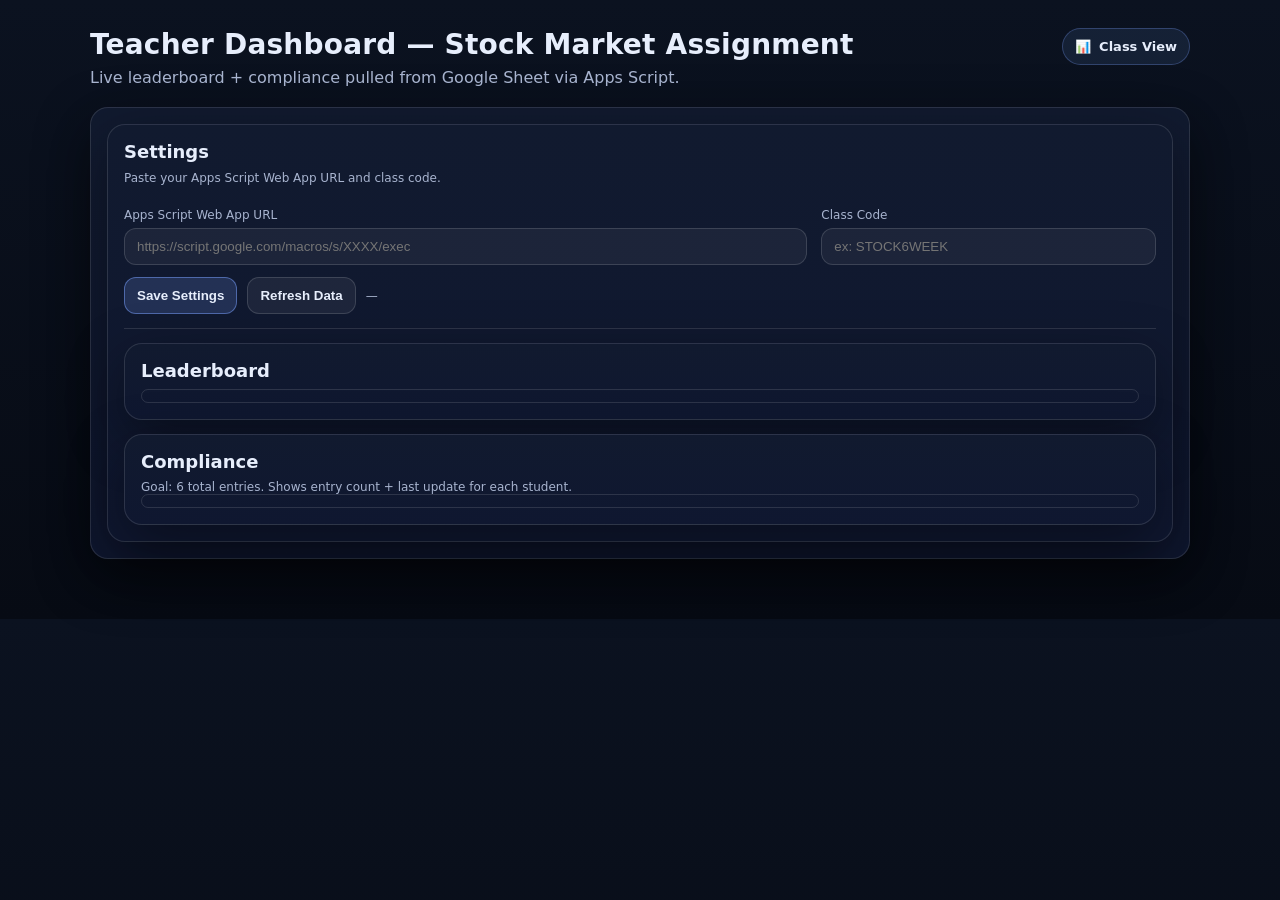
==== teacher-dashboard.html @ d6eac501 "Create teacher-dashboard.html" ====
<!doctype html>
<html lang="en">
<head>
  <meta charset="utf-8"/>
  <meta name="viewport" content="width=device-width,initial-scale=1"/>
  <title>Teacher Dashboard — Stock Market Assignment</title>
  <link rel="stylesheet" href="styles.css"/>
</head>
<body>
<div class="wrap">
  <div class="header">
    <div class="title">
      <h1>Teacher Dashboard — Stock Market Assignment</h1>
      <p>Live leaderboard + compliance pulled from Google Sheet via Apps Script.</p>
    </div>
    <div class="badge"><span>📊</span><span><strong>Class View</strong></span></div>
  </div>

  <div class="panel">
    <div class="grid">
      <div class="card" style="grid-column:span 12">
        <h2>Settings</h2>
        <p class="small">Paste your Apps Script Web App URL and class code.</p>

        <div class="grid">
          <div class="card" style="grid-column:span 8; padding:0; background:none; border:none; box-shadow:none">
            <label for="scriptUrl">Apps Script Web App URL</label>
            <input id="scriptUrl" placeholder="https://script.google.com/macros/s/XXXX/exec">
          </div>
          <div class="card" style="grid-column:span 4; padding:0; background:none; border:none; box-shadow:none">
            <label for="classCode">Class Code</label>
            <input id="classCode" placeholder="ex: STOCK6WEEK">
          </div>
        </div>

        <div class="row" style="margin-top:12px">
          <button class="btn primary" id="saveCfgBtn">Save Settings</button>
          <button class="btn" id="refreshBtn">Refresh Data</button>
          <span class="small" id="status">—</span>
        </div>

        <div class="hr"></div>

        <div class="grid">
          <div class="card" style="grid-column:span 12">
            <h2>Leaderboard</h2>
            <div id="lb" class="tableWrap"></div>
          </div>

          <div class="card" style="grid-column:span 12">
            <h2>Compliance</h2>
            <div class="small">Goal: 6 total entries. Shows entry count + last update for each student.</div>
            <div id="comp" class="tableWrap"></div>
          </div>
        </div>
      </div>
    </div>
  </div>
</div>

<script>
(() => {
  const CFG_KEY = "stock_teacher_cfg_v1";
  const $ = (id)=>document.getElementById(id);

  function loadCfg(){
    try{ return JSON.parse(localStorage.getItem(CFG_KEY) || "{}"); }catch(e){ return {}; }
  }
  function saveCfg(cfg){
    localStorage.setItem(CFG_KEY, JSON.stringify(cfg));
  }

  function setStatus(t){ $("status").textContent = t; }

  async function getJSON(url){
    const r = await fetch(url, { method:"GET", cache:"no-store" });
    return await r.json();
  }

  function tableFromRows(headers, rows){
    const thead = `<thead><tr>${headers.map(h=>`<th>${h}</th>`).join("")}</tr></thead>`;
    const tbody = `<tbody>${rows.map(r=>`<tr>${r.map(c=>`<td>${c}</td>`).join("")}</tr>`).join("")}</tbody>`;
    return `<table>${thead}${tbody}</table>`;
  }

  async function refresh(){
    const scriptUrl = $("scriptUrl").value.trim();
    const classCode = $("classCode").value.trim();
    if(!scriptUrl || !classCode){
      setStatus("Enter Script URL + Class Code.");
      return;
    }
    setStatus("Loading…");

    try{
      const lb = await getJSON(`${scriptUrl}?fn=leaderboard&classCode=${encodeURIComponent(classCode)}`);
      const comp = await getJSON(`${scriptUrl}?fn=compliance&classCode=${encodeURIComponent(classCode)}`);

      // leaderboard
      if(lb && lb.ok){
        const headers = ["Rank","Student","Period","Entries","Last Date","Value","Gain/Loss"];
        const rows = lb.data.map((s,i)=>[
          `#${i+1}`,
          escapeHtml(s.name),
          escapeHtml(s.period || ""),
          String(s.entriesCount || 0),
          escapeHtml(s.lastEntryDate || "—"),
          (typeof s.lastValue==="number") ? money(s.lastValue) : "—",
          (typeof s.gain==="number") ? money(s.gain) : "—"
        ]);
        $("lb").innerHTML = tableFromRows(headers, rows);
      } else {
        $("lb").innerHTML = `<div class="small">No leaderboard data yet.</div>`;
      }

      // compliance
      if(comp && comp.ok){
        const headers = ["Student","Period","Started","Entries","Last Date","Value","Gain/Loss"];
        const rows = comp.data.map(s=>[
          escapeHtml(s.name),
          escapeHtml(s.period || ""),
          escapeHtml(s.startedAtLocal || "—"),
          String(s.entriesCount || 0),
          escapeHtml(s.lastEntryDate || "—"),
          (typeof s.lastValue==="number") ? money(s.lastValue) : "—",
          (typeof s.gain==="number") ? money(s.gain) : "—"
        ]);
        $("comp").innerHTML = tableFromRows(headers, rows);
      } else {
        $("comp").innerHTML = `<div class="small">No compliance data yet.</div>`;
      }

      setStatus(`Updated: ${new Date().toLocaleString()}`);
    }catch(e){
      setStatus("Error loading data (check URL deployment + class code).");
    }
  }

  function money(n){
    return Number(n).toLocaleString(undefined,{style:"currency",currency:"USD",maximumFractionDigits:2});
  }
  function escapeHtml(s){
    return (s ?? "")
      .toString()
      .replaceAll("&","&amp;").replaceAll("<","&lt;").replaceAll(">","&gt;")
      .replaceAll('"',"&quot;").replaceAll("'","&#039;");
  }

  $("saveCfgBtn").addEventListener("click", ()=>{
    const cfg = { scriptUrl: $("scriptUrl").value.trim(), classCode: $("classCode").value.trim() };
    saveCfg(cfg);
    setStatus("Saved ✅");
  });
  $("refreshBtn").addEventListener("click", refresh);

  const cfg = loadCfg();
  if(cfg.scriptUrl) $("scriptUrl").value = cfg.scriptUrl;
  if(cfg.classCode) $("classCode").value = cfg.classCode;
  if(cfg.scriptUrl && cfg.classCode) refresh();
})();
</script>
</body>
</html>
---- styles.css ----
:root{
  --bg:#0b1220;
  --panel:#111a2f;
  --panel2:#0f1730;
  --text:#e7eefc;
  --muted:#a8b4cf;
  --line:rgba(255,255,255,.12);
  --shadow:0 18px 55px rgba(0,0,0,.40);
  --radius:18px;
  --good:#2bd576;
  --bad:#ff5c7a;
  --warn:#ffd166;
  --accent:#7aa2ff;
  --chip:rgba(122,162,255,.14);
  --chipLine:rgba(122,162,255,.28);
  --mono: ui-monospace, SFMono-Regular, Menlo, Monaco, Consolas, "Liberation Mono", "Courier New", monospace;
}
*{box-sizing:border-box}
body{
  margin:0;
  background:linear-gradient(180deg,#0b1220,#070b14);
  color:var(--text);
  font-family:system-ui,-apple-system,Segoe UI,Roboto,Helvetica,Arial,sans-serif;
}
a{color:inherit}
.wrap{width:min(1100px,92vw); margin:28px auto 60px;}
.header{
  display:flex; align-items:flex-start; justify-content:space-between; gap:16px;
  margin-bottom:18px;
}
.title h1{margin:0; font-size:28px; letter-spacing:.2px}
.title p{margin:6px 0 0; color:var(--muted); line-height:1.35}
.badge{
  display:inline-flex; gap:8px; align-items:center;
  padding:10px 12px; border-radius:999px;
  background:rgba(122,162,255,.10);
  border:1px solid rgba(122,162,255,.28);
  color:var(--text);
  font-size:13px;
}
.grid{display:grid; grid-template-columns:repeat(12,1fr); gap:14px;}
.card{
  grid-column:span 6;
  background:linear-gradient(180deg,var(--panel),var(--panel2));
  border:1px solid var(--line);
  border-radius:var(--radius);
  padding:16px;
  box-shadow:var(--shadow);
}
@media (max-width:900px){ .card{grid-column:span 12;} }
.card h2{margin:0 0 8px; font-size:18px}
.card p{margin:0 0 12px; color:var(--muted); line-height:1.4}
.row{display:flex; gap:10px; flex-wrap:wrap; align-items:center}
.btn{
  appearance:none; border:1px solid rgba(255,255,255,.14);
  background:rgba(255,255,255,.06);
  color:var(--text);
  padding:10px 12px;
  border-radius:12px;
  cursor:pointer;
  font-weight:650;
  text-decoration:none;
  display:inline-flex; align-items:center; gap:8px;
}
.btn:hover{border-color:rgba(122,162,255,.55)}
.btn.primary{background:rgba(122,162,255,.18); border-color:rgba(122,162,255,.50)}
.btn.good{background:rgba(43,213,118,.14); border-color:rgba(43,213,118,.45)}
.btn.bad{background:rgba(255,92,122,.14); border-color:rgba(255,92,122,.45)}
.btn.small{padding:8px 10px; border-radius:10px; font-size:13px}
.chip{
  display:inline-flex; align-items:center; gap:8px;
  padding:6px 10px; border-radius:999px;
  background:var(--chip);
  border:1px solid var(--chipLine);
  color:var(--text);
  font-size:12px;
}
.hr{height:1px;background:var(--line);margin:14px 0}
.small{font-size:12px;color:var(--muted)}
.panel{
  background:linear-gradient(180deg,var(--panel),var(--panel2));
  border:1px solid var(--line);
  border-radius:var(--radius);
  padding:16px;
  box-shadow:var(--shadow);
}
label{display:block; font-size:12px; color:var(--muted); margin:10px 0 6px}
input, select, textarea{
  width:100%;
  background:rgba(255,255,255,.05);
  border:1px solid rgba(255,255,255,.14);
  color:var(--text);
  padding:10px 12px;
  border-radius:12px;
  outline:none;
}
textarea{min-height:74px; resize:vertical}
table{width:100%; border-collapse:collapse; margin-top:10px}
th,td{border-bottom:1px solid var(--line); padding:10px 8px; text-align:left; vertical-align:top}
th{font-size:12px; color:var(--muted); font-weight:700}
.kpi{
  display:grid; grid-template-columns:repeat(4,1fr); gap:10px;
}
@media (max-width:900px){ .kpi{grid-template-columns:repeat(2,1fr);} }
.kpi .box{
  padding:12px; border-radius:14px;
  background:rgba(255,255,255,.04);
  border:1px solid rgba(255,255,255,.12);
}
.kpi .box .v{font-size:18px; font-weight:800}
.kpi .box .k{font-size:12px; color:var(--muted); margin-top:4px}
.msg{
  display:none;
  margin-top:10px;
  padding:10px 12px;
  border-radius:12px;
  border:1px solid rgba(255,255,255,.12);
}
.msg.show{display:block}
.msg.good{background:rgba(43,213,118,.10); border-color:rgba(43,213,118,.35)}
.msg.bad{background:rgba(255,92,122,.10); border-color:rgba(255,92,122,.35)}
.msg.warn{background:rgba(255,209,102,.10); border-color:rgba(255,209,102,.40)}
.ticket{
  white-space:pre-wrap;
  font-family:var(--mono);
  font-size:12px;
  line-height:1.35;
  background:rgba(0,0,0,.25);
  border:1px solid rgba(255,255,255,.12);
  border-radius:14px;
  padding:12px;
}
.footerNote{margin-top:10px;color:var(--muted);font-size:12px;line-height:1.35}
.tableWrap{overflow:auto; border:1px solid var(--line); border-radius:14px; padding:6px}
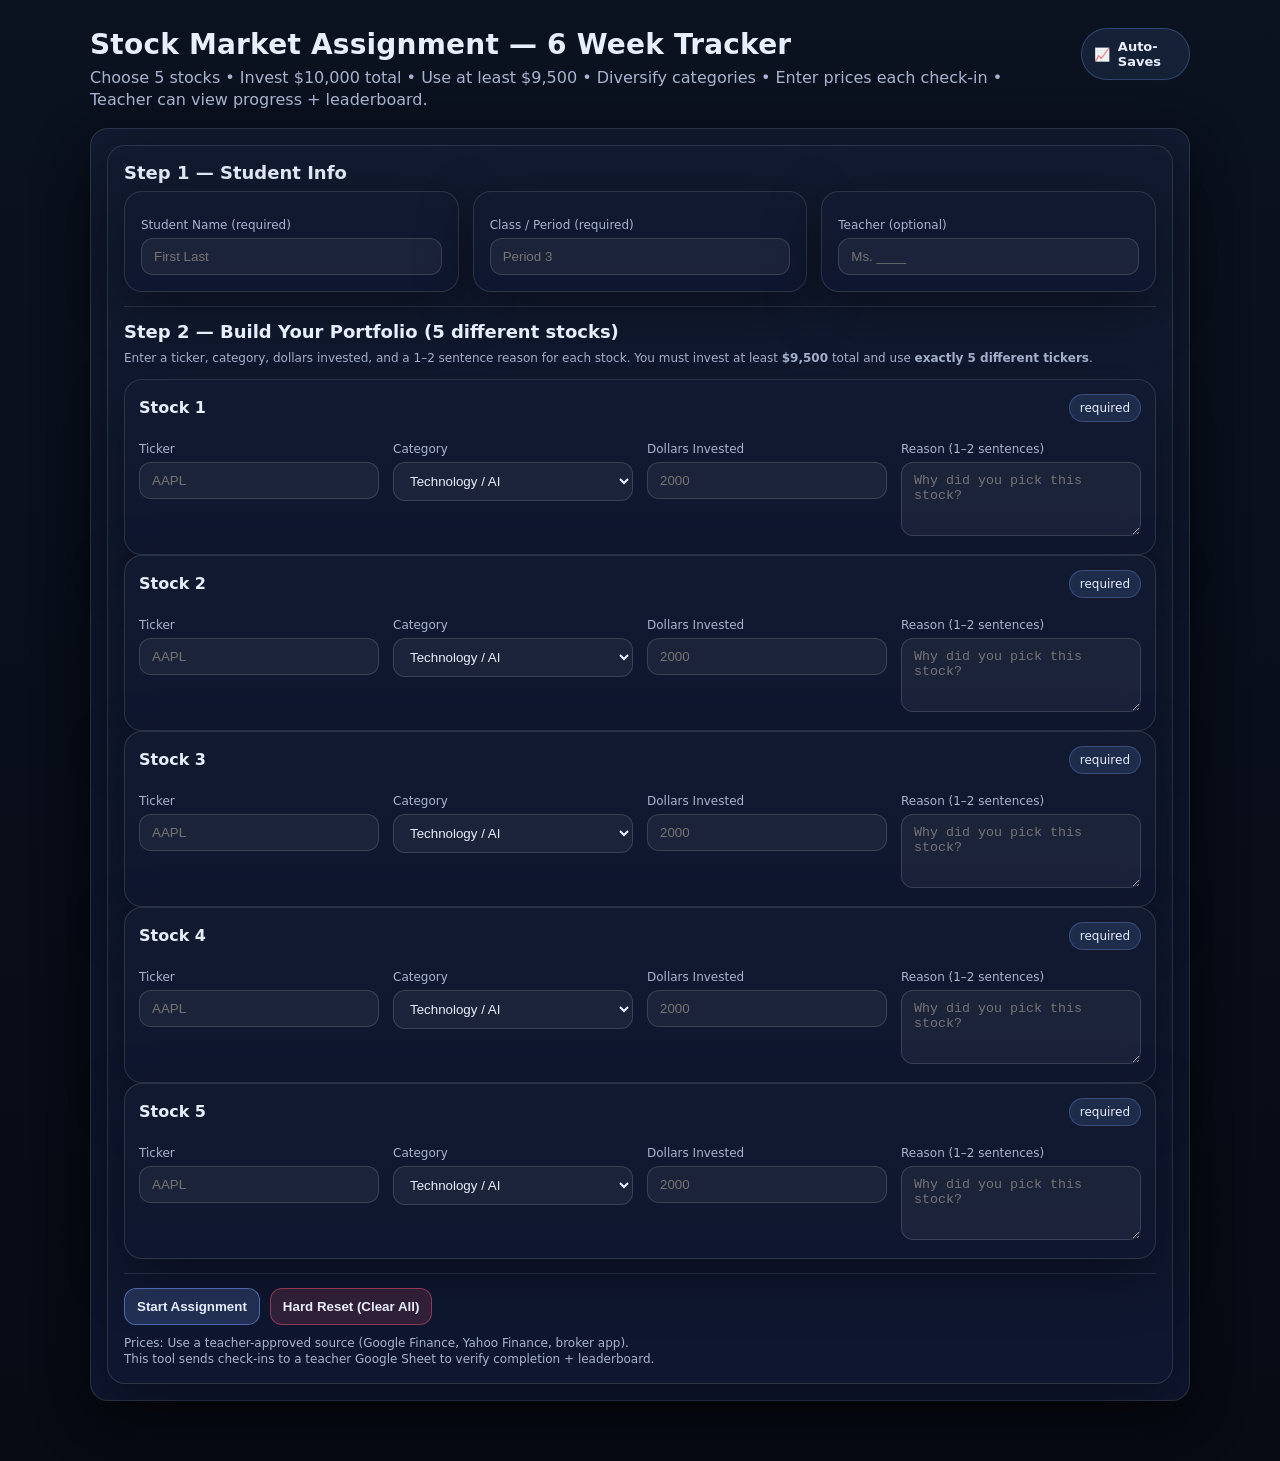
==== commit 5804005f: "Update teacher-dashboard.html" ====
--- a/teacher-dashboard.html
+++ b/teacher-dashboard.html
@@ -3,54 +3,153 @@
 <head>
   <meta charset="utf-8"/>
   <meta name="viewport" content="width=device-width,initial-scale=1"/>
-  <title>Teacher Dashboard — Stock Market Assignment</title>
-  <link rel="stylesheet" href="styles.css"/>
+  <title>Stock Market Assignment — 6 Week Tracker</title>
+  <link rel="stylesheet" href="../styles.css"/>
 </head>
 <body>
 <div class="wrap">
   <div class="header">
     <div class="title">
-      <h1>Teacher Dashboard — Stock Market Assignment</h1>
-      <p>Live leaderboard + compliance pulled from Google Sheet via Apps Script.</p>
+      <h1>Stock Market Assignment — 6 Week Tracker</h1>
+      <p>
+        Choose 5 stocks • Invest $10,000 total • Use at least $9,500 • Diversify categories •
+        Enter prices each check-in • Teacher can view progress + leaderboard.
+      </p>
     </div>
-    <div class="badge"><span>📊</span><span><strong>Class View</strong></span></div>
+    <div class="badge"><span>📈</span><span><strong>Auto-Saves</strong></span></div>
   </div>
 
-  <div class="panel">
+  <!-- START PANEL -->
+  <div id="startPanel" class="panel">
     <div class="grid">
       <div class="card" style="grid-column:span 12">
-        <h2>Settings</h2>
-        <p class="small">Paste your Apps Script Web App URL and class code.</p>
+        <h2>Step 1 — Student Info</h2>
 
         <div class="grid">
-          <div class="card" style="grid-column:span 8; padding:0; background:none; border:none; box-shadow:none">
-            <label for="scriptUrl">Apps Script Web App URL</label>
-            <input id="scriptUrl" placeholder="https://script.google.com/macros/s/XXXX/exec">
+          <div class="card" style="grid-column:span 4">
+            <label for="studentName">Student Name (required)</label>
+            <input id="studentName" placeholder="First Last"/>
           </div>
-          <div class="card" style="grid-column:span 4; padding:0; background:none; border:none; box-shadow:none">
-            <label for="classCode">Class Code</label>
-            <input id="classCode" placeholder="ex: STOCK6WEEK">
+          <div class="card" style="grid-column:span 4">
+            <label for="classPeriod">Class / Period (required)</label>
+            <input id="classPeriod" placeholder="Period 3"/>
           </div>
-        </div>
+          <div class="card" style="grid-column:span 4">
+            <label for="teacherName">Teacher (optional)</label>
+            <input id="teacherName" placeholder="Ms. ____"/>
+          </div>
+        </div>
+
+        <div class="hr"></div>
+
+        <h2 id="step2">Step 2 — Build Your Portfolio (5 different stocks)</h2>
+        <p class="small">
+          Enter a ticker, category, dollars invested, and a 1–2 sentence reason for each stock.
+          You must invest at least <strong>$9,500</strong> total and use <strong>exactly 5 different tickers</strong>.
+        </p>
+
+        <div id="portfolioInputs"></div>
+
+        <div class="hr"></div>
+
+        <div class="row">
+          <button class="btn primary" id="startBtn" type="button">Start Assignment</button>
+          <button class="btn bad" id="wipeBtn" type="button" title="Clears ALL saved data for this assignment on this device.">Hard Reset (Clear All)</button>
+          <span class="small" id="savedIndicator"></span>
+        </div>
+
+        <div id="startMsg" class="msg"></div>
+
+        <div class="footerNote">
+          Prices: Use a teacher-approved source (Google Finance, Yahoo Finance, broker app).<br/>
+          This tool sends check-ins to a teacher Google Sheet to verify completion + leaderboard.
+        </div>
+      </div>
+    </div>
+  </div>
+
+  <!-- MAIN PANEL -->
+  <div id="mainPanel" class="panel" style="display:none">
+    <div class="kpi">
+      <div class="box"><div class="v" id="kpiName">—</div><div class="k">Student</div></div>
+      <div class="box"><div class="v" id="kpiStart">—</div><div class="k">Assignment Started</div></div>
+      <div class="box"><div class="v" id="kpiInvested">—</div><div class="k">Total Invested</div></div>
+      <div class="box"><div class="v" id="kpiCurrent">—</div><div class="k">Current Portfolio Value</div></div>
+    </div>
+
+    <div class="hr"></div>
+
+    <div class="grid">
+      <div class="card" style="grid-column:span 12">
+        <h2>Class Leaderboard (Live)</h2>
+        <div class="small">
+          Pulls from teacher Google Sheet. If it shows empty, check internet + Apps Script deployment.
+        </div>
+        <div id="leaderboardTable" class="tableWrap"></div>
+        <div class="row" style="margin-top:10px">
+          <button class="btn small" id="refreshBoardBtn" type="button">Refresh Leaderboard</button>
+          <span class="small" id="boardStatus">—</span>
+        </div>
+      </div>
+    </div>
+
+    <div class="hr"></div>
+
+    <div class="grid">
+      <div class="card" style="grid-column:span 7">
+        <h2>Portfolio (Locked)</h2>
+        <div id="portfolioSummary"></div>
+        <div class="small">If you made a mistake, use Restart and re-enter from Step 1.</div>
+      </div>
+
+      <div class="card" style="grid-column:span 5">
+        <h2>Check-In Entry</h2>
+        <p class="small">
+          Enter the <strong>current price</strong> for each stock for today’s check-in.
+          This creates a dated entry and updates totals.
+        </p>
+
+        <label for="checkinDate">Check-In Date</label>
+        <input id="checkinDate" type="date"/>
+
+        <div id="priceInputs"></div>
 
         <div class="row" style="margin-top:12px">
-          <button class="btn primary" id="saveCfgBtn">Save Settings</button>
-          <button class="btn" id="refreshBtn">Refresh Data</button>
-          <span class="small" id="status">—</span>
-        </div>
+          <button class="btn good" id="saveEntryBtn" type="button">Save Check-In</button>
+          <button class="btn" id="switchStudentBtn" type="button">Switch Student</button>
+          <button class="btn" id="restartBtn" type="button">Restart Assignment</button>
+        </div>
+
+        <div id="entryMsg" class="msg"></div>
+
+        <div class="footerNote">
+          Requirement reminder: Full credit as long as you have <strong>6 total entries</strong> by the end.
+        </div>
+      </div>
+    </div>
+
+    <div class="hr"></div>
+
+    <div class="grid">
+      <div class="card" style="grid-column:span 12">
+        <h2>Entry Log (Auto-Calculated)</h2>
+        <div class="small">
+          Each entry stores: date, time, prices, portfolio value, gain/loss.
+        </div>
+        <div id="logTable"></div>
 
         <div class="hr"></div>
 
-        <div class="grid">
-          <div class="card" style="grid-column:span 12">
-            <h2>Leaderboard</h2>
-            <div id="lb" class="tableWrap"></div>
-          </div>
-
-          <div class="card" style="grid-column:span 12">
-            <h2>Compliance</h2>
-            <div class="small">Goal: 6 total entries. Shows entry count + last update for each student.</div>
-            <div id="comp" class="tableWrap"></div>
+        <div class="row">
+          <button class="btn primary" id="makeTicketBtn" type="button">Generate Submit Ticket</button>
+          <button class="btn" id="copyTicketBtn" type="button">Copy Ticket Text</button>
+          <button class="btn" id="downloadCsvBtn" type="button">Download CSV</button>
+        </div>
+
+        <div id="ticketWrap" style="margin-top:12px; display:none">
+          <div class="ticket" id="ticketBox"></div>
+          <div class="footerNote">
+            Turn-in method: Screenshot this ticket OR paste copied ticket text into Google Classroom.
           </div>
         </div>
       </div>
@@ -60,103 +159,690 @@
 
 <script>
 (() => {
-  const CFG_KEY = "stock_teacher_cfg_v1";
-  const $ = (id)=>document.getElementById(id);
-
-  function loadCfg(){
-    try{ return JSON.parse(localStorage.getItem(CFG_KEY) || "{}"); }catch(e){ return {}; }
-  }
-  function saveCfg(cfg){
-    localStorage.setItem(CFG_KEY, JSON.stringify(cfg));
-  }
-
-  function setStatus(t){ $("status").textContent = t; }
-
-  async function getJSON(url){
-    const r = await fetch(url, { method:"GET", cache:"no-store" });
-    return await r.json();
-  }
-
-  function tableFromRows(headers, rows){
-    const thead = `<thead><tr>${headers.map(h=>`<th>${h}</th>`).join("")}</tr></thead>`;
-    const tbody = `<tbody>${rows.map(r=>`<tr>${r.map(c=>`<td>${c}</td>`).join("")}</tr>`).join("")}</tbody>`;
-    return `<table>${thead}${tbody}</table>`;
-  }
-
-  async function refresh(){
-    const scriptUrl = $("scriptUrl").value.trim();
-    const classCode = $("classCode").value.trim();
-    if(!scriptUrl || !classCode){
-      setStatus("Enter Script URL + Class Code.");
-      return;
-    }
-    setStatus("Loading…");
-
+  /* ===========================
+     CONFIG — SET ONCE
+     =========================== */
+  const SCRIPT_URL = "https://script.google.com/macros/s/AKfycbzb8y2Lemi4wh35KriEVrdnBLE2Q5BLNdE7Gs-x3tJkOVypKBxYwWLO0Fob3YRYWDMMGQ/exec";
+  const CLASS_CODE = "STOCK6WEEK";
+
+  /* ===========================
+     SAFE CLONE (no structuredClone)
+     =========================== */
+  function deepClone(o){ return JSON.parse(JSON.stringify(o)); }
+
+  const STORAGE_KEY = "stock_assignment_v2";
+  const $ = (id) => document.getElementById(id);
+  const fmtMoney = (n) => Number(n || 0).toLocaleString(undefined, { style:"currency", currency:"USD", maximumFractionDigits:2 });
+
+  function nowStamp(){
+    const d = new Date();
+    const date = d.toLocaleDateString(undefined, { year:"numeric", month:"2-digit", day:"2-digit" });
+    const time = d.toLocaleTimeString(undefined, { hour:"2-digit", minute:"2-digit", second:"2-digit" });
+    return { iso: d.toISOString(), local: `${date} ${time}`, date, time };
+  }
+  function todayISODate(){
+    const d = new Date();
+    const yyyy = d.getFullYear();
+    const mm = String(d.getMonth()+1).padStart(2,"0");
+    const dd = String(d.getDate()).padStart(2,"0");
+    return `${yyyy}-${mm}-${dd}`;
+  }
+  function studentKeyFrom(name, period){
+    return `${name}`.trim().toLowerCase() + " | " + `${period}`.trim().toLowerCase();
+  }
+
+  const categories = [
+    "Technology / AI", "Finance / Banking", "Healthcare / Pharma", "Energy", "Consumer / Retail",
+    "Industrial", "Transportation", "Entertainment / Media", "Food / Beverage", "Telecom",
+    "Real Estate", "Utilities", "Automotive", "Other"
+  ];
+
+  const defaultData = {
+    student: { name:"", classPeriod:"", teacher:"" },
+    studentKey: "",
+    startedAt: null,     // {iso,local,date,time}
+    portfolio: [],       // [{ticker, category, dollars, reason}]
+    entries: []          // [{dateISO, savedAt, prices, value, gain}]
+  };
+
+  let data = load();
+
+  function load(){
     try{
-      const lb = await getJSON(`${scriptUrl}?fn=leaderboard&classCode=${encodeURIComponent(classCode)}`);
-      const comp = await getJSON(`${scriptUrl}?fn=compliance&classCode=${encodeURIComponent(classCode)}`);
-
-      // leaderboard
-      if(lb && lb.ok){
-        const headers = ["Rank","Student","Period","Entries","Last Date","Value","Gain/Loss"];
-        const rows = lb.data.map((s,i)=>[
-          `#${i+1}`,
-          escapeHtml(s.name),
-          escapeHtml(s.period || ""),
-          String(s.entriesCount || 0),
-          escapeHtml(s.lastEntryDate || "—"),
-          (typeof s.lastValue==="number") ? money(s.lastValue) : "—",
-          (typeof s.gain==="number") ? money(s.gain) : "—"
-        ]);
-        $("lb").innerHTML = tableFromRows(headers, rows);
-      } else {
-        $("lb").innerHTML = `<div class="small">No leaderboard data yet.</div>`;
+      const raw = localStorage.getItem(STORAGE_KEY);
+      if(!raw) return deepClone(defaultData);
+      const parsed = JSON.parse(raw);
+      return { ...deepClone(defaultData), ...parsed };
+    }catch(e){
+      return deepClone(defaultData);
+    }
+  }
+  function save(){
+    localStorage.setItem(STORAGE_KEY, JSON.stringify(data));
+    const s = $("savedIndicator");
+    if(s){
+      s.textContent = "Saved ✅";
+      setTimeout(() => (s.textContent = ""), 900);
+    }
+  }
+
+  /* ===========================
+     CORS-SAFE SHEET BRIDGE
+     - POST: sendBeacon / fetch no-cors (fire-and-forget)
+     - GET: JSONP (script tag)
+     =========================== */
+  async function postToSheet(payload){
+    if(!SCRIPT_URL || SCRIPT_URL.includes("PASTE_YOUR")){
+      return { ok:false, error:"SCRIPT_URL not set" };
+    }
+
+    try{
+      const body = JSON.stringify(payload);
+
+      if(navigator.sendBeacon){
+        const blob = new Blob([body], { type: "text/plain;charset=utf-8" });
+        const ok = navigator.sendBeacon(SCRIPT_URL, blob);
+        return ok ? { ok:true, note:"beacon-sent" } : { ok:false, error:"sendBeacon failed" };
       }
 
-      // compliance
-      if(comp && comp.ok){
-        const headers = ["Student","Period","Started","Entries","Last Date","Value","Gain/Loss"];
-        const rows = comp.data.map(s=>[
-          escapeHtml(s.name),
-          escapeHtml(s.period || ""),
-          escapeHtml(s.startedAtLocal || "—"),
-          String(s.entriesCount || 0),
-          escapeHtml(s.lastEntryDate || "—"),
-          (typeof s.lastValue==="number") ? money(s.lastValue) : "—",
-          (typeof s.gain==="number") ? money(s.gain) : "—"
-        ]);
-        $("comp").innerHTML = tableFromRows(headers, rows);
-      } else {
-        $("comp").innerHTML = `<div class="small">No compliance data yet.</div>`;
+      await fetch(SCRIPT_URL, {
+        method: "POST",
+        mode: "no-cors",
+        headers: { "Content-Type": "text/plain;charset=utf-8" },
+        body
+      });
+
+      return { ok:true, note:"no-cors-sent" };
+    }catch(e){
+      return { ok:false, error:"Network/Beacon error" };
+    }
+  }
+
+  function getFromSheet(fn){
+    return new Promise((resolve) => {
+      if(!SCRIPT_URL || SCRIPT_URL.includes("PASTE_YOUR")){
+        resolve({ ok:false, error:"SCRIPT_URL not set" });
+        return;
       }
-
-      setStatus(`Updated: ${new Date().toLocaleString()}`);
-    }catch(e){
-      setStatus("Error loading data (check URL deployment + class code).");
-    }
-  }
-
-  function money(n){
-    return Number(n).toLocaleString(undefined,{style:"currency",currency:"USD",maximumFractionDigits:2});
-  }
+      const cb = `__jsonp_cb_${Date.now()}_${Math.random().toString(16).slice(2)}`;
+      const url =
+        `${SCRIPT_URL}?fn=${encodeURIComponent(fn)}` +
+        `&classCode=${encodeURIComponent(CLASS_CODE)}` +
+        `&callback=${encodeURIComponent(cb)}` +
+        `&_=${Date.now()}`;
+
+      const script = document.createElement("script");
+      script.src = url;
+      script.async = true;
+
+      const cleanup = () => {
+        try{ delete window[cb]; }catch(_){}
+        if(script && script.parentNode) script.parentNode.removeChild(script);
+      };
+
+      window[cb] = (data) => {
+        cleanup();
+        resolve(data);
+      };
+
+      script.onerror = () => {
+        cleanup();
+        resolve({ ok:false, error:"JSONP load error" });
+      };
+
+      document.body.appendChild(script);
+    });
+  }
+
+  function renderPortfolioInputs(){
+    const wrap = $("portfolioInputs");
+    wrap.innerHTML = "";
+    for(let i=0;i<5;i++){
+      const row = document.createElement("div");
+      row.className = "grid";
+      row.innerHTML = `
+        <div class="card" style="grid-column:span 12; padding:14px">
+          <div class="row" style="justify-content:space-between">
+            <div><strong>Stock ${i+1}</strong></div>
+            <span class="chip">required</span>
+          </div>
+          <div class="grid" style="margin-top:10px">
+            <div class="card" style="grid-column:span 3; padding:0; background:none; border:none; box-shadow:none">
+              <label>Ticker</label>
+              <input id="t_${i}" placeholder="AAPL" maxlength="10"/>
+            </div>
+            <div class="card" style="grid-column:span 3; padding:0; background:none; border:none; box-shadow:none">
+              <label>Category</label>
+              <select id="c_${i}">
+                ${categories.map(c => `<option value="${c}">${c}</option>`).join("")}
+              </select>
+            </div>
+            <div class="card" style="grid-column:span 3; padding:0; background:none; border:none; box-shadow:none">
+              <label>Dollars Invested</label>
+              <input id="d_${i}" type="number" min="0" step="0.01" placeholder="2000"/>
+            </div>
+            <div class="card" style="grid-column:span 3; padding:0; background:none; border:none; box-shadow:none">
+              <label>Reason (1–2 sentences)</label>
+              <textarea id="r_${i}" placeholder="Why did you pick this stock?"></textarea>
+            </div>
+          </div>
+        </div>
+      `;
+      wrap.appendChild(row);
+    }
+
+    if(Array.isArray(data.portfolio) && data.portfolio.length){
+      data.portfolio.forEach((p,i)=>{
+        if(!$(`t_${i}`)) return;
+        $(`t_${i}`).value = p.ticker || "";
+        $(`c_${i}`).value = p.category || categories[0];
+        $(`d_${i}`).value = (p.dollars ?? "");
+        $(`r_${i}`).value = p.reason || "";
+      });
+    }
+  }
+
+  function getTotalInvested(){
+    return (data.portfolio || []).reduce((s,p)=>s+Number(p.dollars||0),0);
+  }
+
+  function validateStart(){
+    const msg = $("startMsg");
+    msg.className = "msg show warn";
+    msg.textContent = "";
+
+    const name = $("studentName").value.trim();
+    const period = $("classPeriod").value.trim();
+    if(!name){
+      msg.className = "msg show bad";
+      msg.textContent = "Name is required to start.";
+      return null;
+    }
+    if(!period){
+      msg.className = "msg show bad";
+      msg.textContent = "Class/Period is required to start (prevents duplicate names).";
+      return null;
+    }
+
+    const portfolio = [];
+    for(let i=0;i<5;i++){
+      const ticker = ($(`t_${i}`).value || "").trim().toUpperCase();
+      const category = $(`c_${i}`).value;
+      const dollars = Number($(`d_${i}`).value);
+      const reason = ($(`r_${i}`).value || "").trim();
+
+      if(!ticker || !category || !Number.isFinite(dollars) || dollars <= 0 || !reason){
+        msg.className = "msg show bad";
+        msg.textContent = "All 5 stocks must have: ticker, category, dollars invested (>0), and a brief reason.";
+        return null;
+      }
+      portfolio.push({ ticker, category, dollars, reason });
+    }
+
+    const tickers = portfolio.map(p=>p.ticker);
+    if(new Set(tickers).size !== 5){
+      msg.className = "msg show bad";
+      msg.textContent = "You must choose 5 DIFFERENT stocks (no duplicate tickers).";
+      return null;
+    }
+
+    const total = portfolio.reduce((s,p)=>s+p.dollars,0);
+    if(total > 10000.0001){
+      msg.className = "msg show bad";
+      msg.textContent = `You invested ${fmtMoney(total)}. You only have $10,000. Reduce your total.`;
+      return null;
+    }
+    if(total < 9500){
+      msg.className = "msg show bad";
+      msg.textContent = `You invested ${fmtMoney(total)}. You must invest at least $9,500.`;
+      return null;
+    }
+
+    const cats = new Set(portfolio.map(p=>p.category));
+    if(cats.size === 1){
+      msg.className = "msg show warn";
+      msg.textContent = "Warning: All 5 stocks are the same category. Diversification is recommended.";
+    }else{
+      msg.className = "msg show good";
+      msg.textContent = "Looks good. Click Start Assignment.";
+    }
+
+    return {
+      student: {
+        name,
+        classPeriod: period,
+        teacher: ($("teacherName").value || "").trim()
+      },
+      portfolio
+    };
+  }
+
   function escapeHtml(s){
     return (s ?? "")
       .toString()
-      .replaceAll("&","&amp;").replaceAll("<","&lt;").replaceAll(">","&gt;")
-      .replaceAll('"',"&quot;").replaceAll("'","&#039;");
-  }
-
-  $("saveCfgBtn").addEventListener("click", ()=>{
-    const cfg = { scriptUrl: $("scriptUrl").value.trim(), classCode: $("classCode").value.trim() };
-    saveCfg(cfg);
-    setStatus("Saved ✅");
+      .replaceAll("&","&amp;")
+      .replaceAll("<","&lt;")
+      .replaceAll(">","&gt;")
+      .replaceAll('"',"&quot;")
+      .replaceAll("'","&#039;");
+  }
+
+  function renderPortfolioSummary(){
+    const el = $("portfolioSummary");
+    const total = getTotalInvested();
+    const rows = (data.portfolio || []).map(p => `
+      <tr>
+        <td><strong>${p.ticker}</strong><div class="small">${p.category}</div></td>
+        <td>${fmtMoney(p.dollars)}</td>
+        <td class="small">${escapeHtml(p.reason)}</td>
+      </tr>
+    `).join("");
+
+    el.innerHTML = `
+      <div class="tableWrap">
+        <table>
+          <thead><tr><th>Stock</th><th>Invested</th><th>Reason</th></tr></thead>
+          <tbody>${rows}</tbody>
+          <tfoot>
+            <tr>
+              <td><strong>Total</strong></td>
+              <td><strong>${fmtMoney(total)}</strong></td>
+              <td></td>
+            </tr>
+          </tfoot>
+        </table>
+      </div>
+    `;
+  }
+
+  function renderPriceInputs(){
+    const wrap = $("priceInputs");
+    wrap.innerHTML = "";
+    const tickers = (data.portfolio || []).map(p=>p.ticker);
+    tickers.forEach((t)=>{
+      const div = document.createElement("div");
+      div.innerHTML = `
+        <label>${t} — Current Price (USD)</label>
+        <input type="number" step="0.01" min="0" id="p_${t}" placeholder="Enter today’s price"/>
+      `;
+      wrap.appendChild(div);
+    });
+    $("checkinDate").value = todayISODate();
+  }
+
+  function computeValueFromPrices(prices){
+    const base = data.entries[0]?.prices;
+    const port = data.portfolio || [];
+    if(!base) return { value: null, gain: null };
+
+    let value = 0;
+    for(const p of port){
+      const t = p.ticker;
+      const basePrice = Number(base[t]);
+      const curPrice = Number(prices[t]);
+      if(!(basePrice > 0) || !(curPrice > 0)) return { value: null, gain: null };
+      value += Number(p.dollars) * (curPrice / basePrice);
+    }
+    const invested = getTotalInvested();
+    const gain = value - invested;
+    return { value, gain };
+  }
+
+  function updateCurrentKPI(){
+    const last = data.entries.length ? data.entries[data.entries.length-1] : null;
+    $("kpiCurrent").textContent = (last && last.value!=null) ? fmtMoney(last.value) : "—";
+  }
+
+  function renderLog(){
+    const el = $("logTable");
+    if(!data.entries.length){
+      el.innerHTML = `<div class="small">No entries saved yet. Your first entry becomes your baseline.</div>`;
+      return;
+    }
+    const tickers = (data.portfolio || []).map(p=>p.ticker);
+
+    const head = `
+      <thead>
+        <tr>
+          <th>Date</th>
+          <th>Saved Time</th>
+          ${tickers.map(t=>`<th>${t}</th>`).join("")}
+          <th>Portfolio Value</th>
+          <th>Gain/Loss</th>
+        </tr>
+      </thead>
+    `;
+
+    const body = data.entries.map(e=>{
+      const valueStr = (e.value==null) ? "—" : fmtMoney(e.value);
+      const gainStr = (e.gain==null) ? "—" : fmtMoney(e.gain);
+      return `
+        <tr>
+          <td><strong>${e.dateISO}</strong></td>
+          <td class="small">${e.savedAt.local}</td>
+          ${tickers.map(t=>`<td>${Number(e.prices[t]).toFixed(2)}</td>`).join("")}
+          <td><strong>${valueStr}</strong></td>
+          <td>${gainStr}</td>
+        </tr>
+      `;
+    }).join("");
+
+    el.innerHTML = `<div class="tableWrap"><table>${head}<tbody>${body}</tbody></table></div>`;
+  }
+
+  function setBoardStatus(t){ $("boardStatus").textContent = t; }
+
+  async function refreshLeaderboard(){
+    setBoardStatus("Loading…");
+    const res = await getFromSheet("leaderboard");
+    if(!res || !res.ok){
+      setBoardStatus("Error loading leaderboard.");
+      $("leaderboardTable").innerHTML = `<div class="small">Could not load leaderboard. Check Apps Script deployment + class code.</div>`;
+      return;
+    }
+    setBoardStatus(`Updated: ${new Date().toLocaleTimeString()}`);
+    renderLeaderboardTable(res.data || []);
+  }
+
+  function renderLeaderboardTable(list){
+    const el = $("leaderboardTable");
+    if(!Array.isArray(list) || list.length === 0){
+      el.innerHTML = `<div class="small">No data yet. Once students start and save check-ins, rankings will appear.</div>`;
+      return;
+    }
+    const rows = list.map((s,i)=>`
+      <tr>
+        <td><strong>#${i+1}</strong></td>
+        <td><strong>${escapeHtml(s.name)}</strong></td>
+        <td>${escapeHtml(s.period || "")}</td>
+        <td>${String(s.entriesCount || 0)}</td>
+        <td>${escapeHtml(s.lastEntryDate || "—")}</td>
+        <td><strong>${(typeof s.lastValue==="number") ? fmtMoney(s.lastValue) : "—"}</strong></td>
+        <td>${(typeof s.gain==="number") ? fmtMoney(s.gain) : "—"}</td>
+      </tr>
+    `).join("");
+
+    el.innerHTML = `
+      <table>
+        <thead>
+          <tr>
+            <th>Rank</th><th>Student</th><th>Period</th><th>Entries</th>
+            <th>Last Date</th><th>Value</th><th>Gain/Loss</th>
+          </tr>
+        </thead>
+        <tbody>${rows}</tbody>
+      </table>
+    `;
+  }
+
+  function lockStartAndShowMain(){
+    $("startPanel").style.display = "none";
+    $("mainPanel").style.display = "block";
+
+    $("kpiName").textContent = data.student.name || "—";
+    $("kpiStart").textContent = data.startedAt ? data.startedAt.local : "—";
+    $("kpiInvested").textContent = fmtMoney(getTotalInvested());
+
+    renderPortfolioSummary();
+    renderPriceInputs();
+    renderLog();
+    updateCurrentKPI();
+    refreshLeaderboard();
+  }
+
+  function restartAssignment(){
+    localStorage.removeItem(STORAGE_KEY);
+    data = deepClone(defaultData);
+    location.reload();
+  }
+
+  async function saveEntry(){
+    const msg = $("entryMsg");
+    msg.className = "msg show warn";
+    msg.textContent = "";
+
+    const dateISO = $("checkinDate").value;
+    if(!dateISO){
+      msg.className = "msg show bad";
+      msg.textContent = "Check-in date is required.";
+      return;
+    }
+
+    const prices = {};
+    for(const p of (data.portfolio || [])){
+      const t = p.ticker;
+      const v = Number($(`p_${t}`).value);
+      if(!Number.isFinite(v) || v <= 0){
+        msg.className = "msg show bad";
+        msg.textContent = `Enter a valid price for ${t}.`;
+        return;
+      }
+      prices[t] = v;
+    }
+
+    if(data.entries.findIndex(e => e.dateISO === dateISO) !== -1){
+      msg.className = "msg show bad";
+      msg.textContent = "You already saved an entry for this date.";
+      return;
+    }
+
+    const savedAt = nowStamp();
+    let value = null, gain = null;
+
+    if(data.entries.length === 0){
+      value = getTotalInvested();
+      gain = 0;
+    } else {
+      const calc = computeValueFromPrices(prices);
+      value = calc.value;
+      gain = calc.gain;
+    }
+
+    data.entries.push({ dateISO, savedAt, prices, value, gain });
+    data.entries.sort((a,b)=>a.dateISO.localeCompare(b.dateISO));
+    save();
+
+    const payload = {
+      classCode: CLASS_CODE,
+      type: "ENTRY",
+      studentKey: data.studentKey,
+      student: data.student,
+      startedAt: data.startedAt,
+      portfolio: data.portfolio,
+      entry: { dateISO, savedAt, prices, value, gain, entriesCount: data.entries.length },
+      meta: { userAgent: navigator.userAgent }
+    };
+
+    const serverRes = await postToSheet(payload);
+
+    if(serverRes.ok){
+      msg.className = "msg show good";
+      msg.textContent = `Saved ✅ (${dateISO}). Sent to teacher sheet.`;
+      refreshLeaderboard();
+    } else {
+      msg.className = "msg show warn";
+      msg.textContent = `Saved locally ✅ but could NOT send to teacher sheet. (${serverRes.error || "unknown"})`;
+    }
+
+    for(const p of (data.portfolio || [])){
+      $(`p_${p.ticker}`).value = "";
+    }
+
+    renderLog();
+    updateCurrentKPI();
+  }
+
+  function buildTicket(){
+    const tWrap = $("ticketWrap");
+    const tBox = $("ticketBox");
+
+    const started = data.startedAt ? data.startedAt.local : "—";
+    const invested = fmtMoney(getTotalInvested());
+    const entriesCount = data.entries.length;
+    const last = entriesCount ? data.entries[entriesCount-1] : null;
+
+    const currentValue = last?.value==null ? "—" : fmtMoney(last.value);
+    const gain = last?.gain==null ? "—" : fmtMoney(last.gain);
+
+    const tickers = (data.portfolio || []).map(p=>p.ticker).join(", ");
+    const cats = Array.from(new Set((data.portfolio || []).map(p=>p.category))).join(" | ");
+
+    const lines = [];
+    lines.push("=== STOCK MARKET ASSIGNMENT — SUBMIT TICKET ===");
+    lines.push(`Student: ${data.student.name || "—"}`);
+    lines.push(`Class/Period: ${data.student.classPeriod || "—"}`);
+    lines.push(`Teacher: ${data.student.teacher || "—"}`);
+    lines.push(`Started: ${started}`);
+    lines.push(`Total Invested: ${invested} (must be ≥ $9,500 and ≤ $10,000)`);
+    lines.push(`Tickers: ${tickers}`);
+    lines.push(`Categories: ${cats}`);
+    lines.push(`Entries Saved: ${entriesCount} (goal: 6 total entries)`);
+    lines.push("----------------------------------------------");
+    if(!last){
+      lines.push("No entry saved yet. Save your baseline (first check-in) to begin tracking.");
+    } else {
+      lines.push(`Latest Entry Date: ${last.dateISO}`);
+      lines.push(`Saved At: ${last.savedAt.local}`);
+      lines.push(`Current Portfolio Value: ${currentValue}`);
+      lines.push(`Gain/Loss vs Invested: ${gain}`);
+      lines.push("----------------------------------------------");
+      lines.push("Portfolio Rationale:");
+      (data.portfolio || []).forEach(p=>{
+        lines.push(`- ${p.ticker} (${p.category}) | Invested: ${fmtMoney(p.dollars)} | Reason: ${p.reason}`);
+      });
+    }
+    lines.push("==============================================");
+
+    tBox.textContent = lines.join("\n");
+    tWrap.style.display = "block";
+  }
+
+  function csvSafe(s){
+    const x = (s ?? "").toString().replaceAll('"','""');
+    return `"${x}"`;
+  }
+
+  function downloadCSV(){
+    const tickers = (data.portfolio || []).map(p=>p.ticker);
+    const rows = [];
+    rows.push([
+      "Student","ClassPeriod","Teacher","StudentKey","StartedISO","EntryDate","SavedAtISO",
+      ...tickers.map(t=>`${t}_Price`),
+      "PortfolioValue","GainLoss","TotalInvested"
+    ].join(","));
+
+    const totalInvested = getTotalInvested();
+    for(const e of data.entries){
+      const line = [
+        csvSafe(data.student.name),
+        csvSafe(data.student.classPeriod),
+        csvSafe(data.student.teacher),
+        csvSafe(data.studentKey),
+        csvSafe(data.startedAt?.iso || ""),
+        csvSafe(e.dateISO),
+        csvSafe(e.savedAt?.iso || ""),
+        ...tickers.map(t => Number(e.prices[t] ?? "").toString()),
+        (e.value==null ? "" : Number(e.value).toFixed(2)),
+        (e.gain==null ? "" : Number(e.gain).toFixed(2)),
+        Number(totalInvested).toFixed(2)
+      ].join(",");
+      rows.push(line);
+    }
+
+    const blob = new Blob([rows.join("\n")], {type:"text/csv"});
+    const a = document.createElement("a");
+    a.href = URL.createObjectURL(blob);
+    a.download = `${(data.student.name || "student").replaceAll(" ","_")}_stock_assignment.csv`;
+    document.body.appendChild(a);
+    a.click();
+    a.remove();
+    setTimeout(()=>URL.revokeObjectURL(a.href), 800);
+  }
+
+  // Hydrate start form
+  $("studentName").value = data.student.name || "";
+  $("classPeriod").value = data.student.classPeriod || "";
+  $("teacherName").value = data.student.teacher || "";
+
+  renderPortfolioInputs();
+
+  // Boot to main if already started
+  if(data.startedAt && Array.isArray(data.portfolio) && data.portfolio.length === 5){
+    lockStartAndShowMain();
+  }
+
+  $("startBtn").addEventListener("click", async () => {
+    const v = validateStart();
+    if(!v) return;
+
+    if(!data.startedAt) data.startedAt = nowStamp();
+
+    data.student = v.student;
+    data.studentKey = studentKeyFrom(v.student.name, v.student.classPeriod);
+    data.portfolio = v.portfolio;
+    save();
+
+    const payload = {
+      classCode: CLASS_CODE,
+      type: "START",
+      studentKey: data.studentKey,
+      student: data.student,
+      startedAt: data.startedAt,
+      portfolio: data.portfolio,
+      totalInvested: getTotalInvested(),
+      meta: { userAgent: navigator.userAgent }
+    };
+
+    const serverRes = await postToSheet(payload);
+    const msg = $("startMsg");
+    if(serverRes.ok){
+      msg.className = "msg show good";
+      msg.textContent = "Started ✅ Sent to teacher sheet.";
+    } else {
+      msg.className = "msg show warn";
+      msg.textContent = `Started locally ✅, but could NOT send to teacher sheet. (${serverRes.error || "unknown"})`;
+    }
+
+    lockStartAndShowMain();
   });
-  $("refreshBtn").addEventListener("click", refresh);
-
-  const cfg = loadCfg();
-  if(cfg.scriptUrl) $("scriptUrl").value = cfg.scriptUrl;
-  if(cfg.classCode) $("classCode").value = cfg.classCode;
-  if(cfg.scriptUrl && cfg.classCode) refresh();
+
+  $("wipeBtn").addEventListener("click", () => {
+    const ok = confirm("Hard Reset clears ALL saved data for this assignment on this device. Continue?");
+    if(ok) restartAssignment();
+  });
+
+  $("saveEntryBtn").addEventListener("click", saveEntry);
+  $("makeTicketBtn").addEventListener("click", buildTicket);
+
+  $("copyTicketBtn").addEventListener("click", async () => {
+    if($("ticketWrap").style.display === "none") buildTicket();
+    const text = $("ticketBox").textContent;
+    try{
+      await navigator.clipboard.writeText(text);
+      const m = $("entryMsg");
+      m.className = "msg show good";
+      m.textContent = "Ticket copied ✅ Paste into Google Classroom if needed.";
+    }catch(e){
+      const m = $("entryMsg");
+      m.className = "msg show warn";
+      m.textContent = "Could not auto-copy (browser blocked). Screenshot the ticket instead.";
+    }
+  });
+
+  $("downloadCsvBtn").addEventListener("click", downloadCSV);
+
+  $("restartBtn").addEventListener("click", () => {
+    const ok = confirm("Restart Assignment? This clears this device’s saved assignment for YOU.");
+    if(ok) restartAssignment();
+  });
+
+  $("switchStudentBtn").addEventListener("click", () => {
+    const ok = confirm("Switch Student? This clears the saved assignment on THIS device so another student can log in.");
+    if(ok) restartAssignment();
+  });
+
+  $("refreshBoardBtn").addEventListener("click", refreshLeaderboard);
+
 })();
 </script>
 </body>
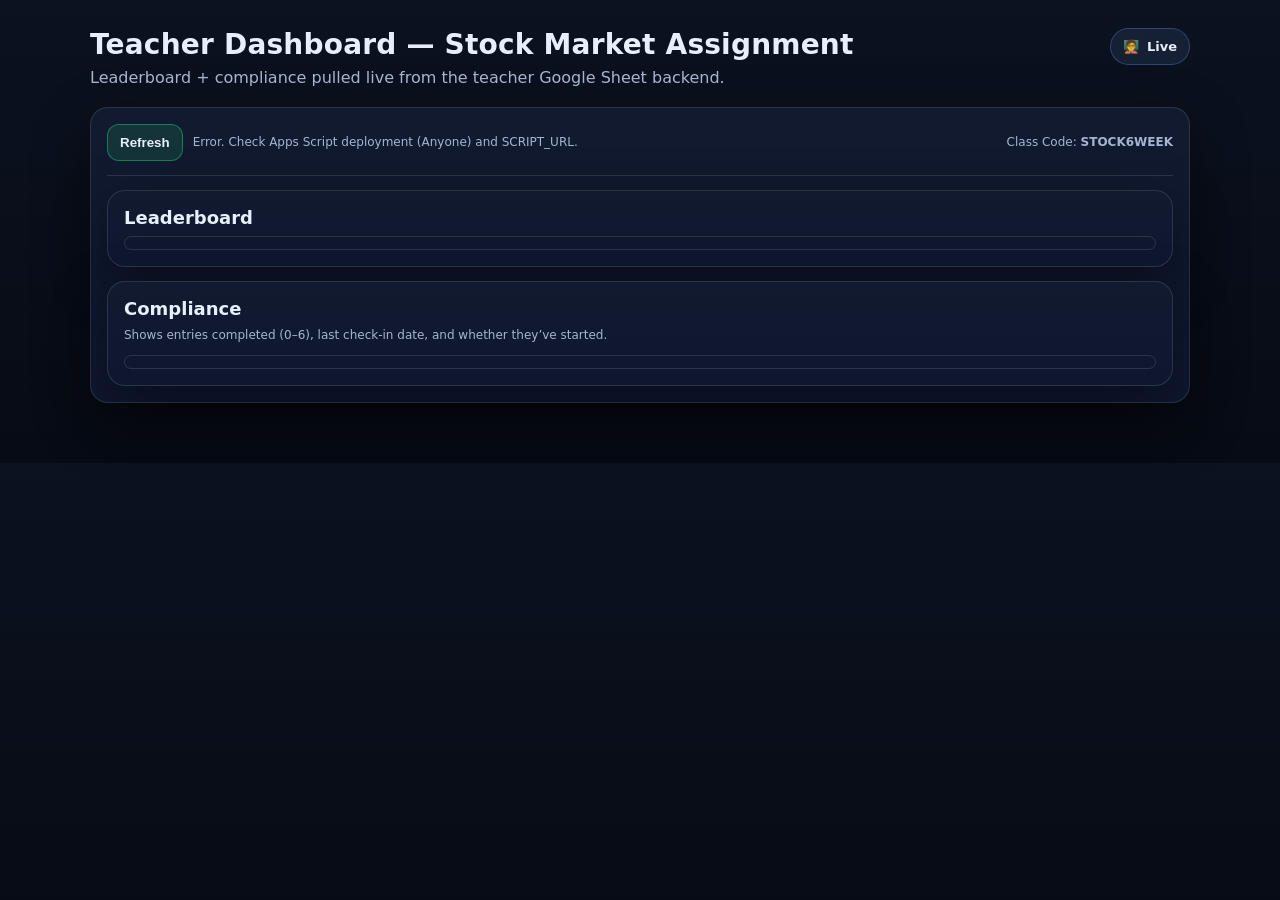
==== commit 311904f1: "Update teacher-dashboard.html" ====
--- a/teacher-dashboard.html
+++ b/teacher-dashboard.html
@@ -3,155 +3,40 @@
 <head>
   <meta charset="utf-8"/>
   <meta name="viewport" content="width=device-width,initial-scale=1"/>
-  <title>Stock Market Assignment — 6 Week Tracker</title>
-  <link rel="stylesheet" href="../styles.css"/>
+  <title>Teacher Dashboard — Stock Market Assignment</title>
+  <link rel="stylesheet" href="styles.css"/>
 </head>
 <body>
 <div class="wrap">
   <div class="header">
     <div class="title">
-      <h1>Stock Market Assignment — 6 Week Tracker</h1>
-      <p>
-        Choose 5 stocks • Invest $10,000 total • Use at least $9,500 • Diversify categories •
-        Enter prices each check-in • Teacher can view progress + leaderboard.
-      </p>
+      <h1>Teacher Dashboard — Stock Market Assignment</h1>
+      <p>Leaderboard + compliance pulled live from the teacher Google Sheet backend.</p>
     </div>
-    <div class="badge"><span>📈</span><span><strong>Auto-Saves</strong></span></div>
+    <div class="badge"><span>🧑‍🏫</span><span><strong>Live</strong></span></div>
   </div>
 
-  <!-- START PANEL -->
-  <div id="startPanel" class="panel">
-    <div class="grid">
-      <div class="card" style="grid-column:span 12">
-        <h2>Step 1 — Student Info</h2>
-
-        <div class="grid">
-          <div class="card" style="grid-column:span 4">
-            <label for="studentName">Student Name (required)</label>
-            <input id="studentName" placeholder="First Last"/>
-          </div>
-          <div class="card" style="grid-column:span 4">
-            <label for="classPeriod">Class / Period (required)</label>
-            <input id="classPeriod" placeholder="Period 3"/>
-          </div>
-          <div class="card" style="grid-column:span 4">
-            <label for="teacherName">Teacher (optional)</label>
-            <input id="teacherName" placeholder="Ms. ____"/>
-          </div>
-        </div>
-
-        <div class="hr"></div>
-
-        <h2 id="step2">Step 2 — Build Your Portfolio (5 different stocks)</h2>
-        <p class="small">
-          Enter a ticker, category, dollars invested, and a 1–2 sentence reason for each stock.
-          You must invest at least <strong>$9,500</strong> total and use <strong>exactly 5 different tickers</strong>.
-        </p>
-
-        <div id="portfolioInputs"></div>
-
-        <div class="hr"></div>
-
-        <div class="row">
-          <button class="btn primary" id="startBtn" type="button">Start Assignment</button>
-          <button class="btn bad" id="wipeBtn" type="button" title="Clears ALL saved data for this assignment on this device.">Hard Reset (Clear All)</button>
-          <span class="small" id="savedIndicator"></span>
-        </div>
-
-        <div id="startMsg" class="msg"></div>
-
-        <div class="footerNote">
-          Prices: Use a teacher-approved source (Google Finance, Yahoo Finance, broker app).<br/>
-          This tool sends check-ins to a teacher Google Sheet to verify completion + leaderboard.
-        </div>
+  <div class="panel">
+    <div class="row" style="justify-content:space-between">
+      <div class="row">
+        <button class="btn good" id="refreshBtn" type="button">Refresh</button>
+        <span class="small" id="status">—</span>
       </div>
-    </div>
-  </div>
-
-  <!-- MAIN PANEL -->
-  <div id="mainPanel" class="panel" style="display:none">
-    <div class="kpi">
-      <div class="box"><div class="v" id="kpiName">—</div><div class="k">Student</div></div>
-      <div class="box"><div class="v" id="kpiStart">—</div><div class="k">Assignment Started</div></div>
-      <div class="box"><div class="v" id="kpiInvested">—</div><div class="k">Total Invested</div></div>
-      <div class="box"><div class="v" id="kpiCurrent">—</div><div class="k">Current Portfolio Value</div></div>
+      <div class="small">Class Code: <strong id="classCodeLabel">STOCK6WEEK</strong></div>
     </div>
 
     <div class="hr"></div>
 
     <div class="grid">
       <div class="card" style="grid-column:span 12">
-        <h2>Class Leaderboard (Live)</h2>
-        <div class="small">
-          Pulls from teacher Google Sheet. If it shows empty, check internet + Apps Script deployment.
-        </div>
-        <div id="leaderboardTable" class="tableWrap"></div>
-        <div class="row" style="margin-top:10px">
-          <button class="btn small" id="refreshBoardBtn" type="button">Refresh Leaderboard</button>
-          <span class="small" id="boardStatus">—</span>
-        </div>
-      </div>
-    </div>
-
-    <div class="hr"></div>
-
-    <div class="grid">
-      <div class="card" style="grid-column:span 7">
-        <h2>Portfolio (Locked)</h2>
-        <div id="portfolioSummary"></div>
-        <div class="small">If you made a mistake, use Restart and re-enter from Step 1.</div>
+        <h2>Leaderboard</h2>
+        <div id="leaderboard" class="tableWrap"></div>
       </div>
 
-      <div class="card" style="grid-column:span 5">
-        <h2>Check-In Entry</h2>
-        <p class="small">
-          Enter the <strong>current price</strong> for each stock for today’s check-in.
-          This creates a dated entry and updates totals.
-        </p>
-
-        <label for="checkinDate">Check-In Date</label>
-        <input id="checkinDate" type="date"/>
-
-        <div id="priceInputs"></div>
-
-        <div class="row" style="margin-top:12px">
-          <button class="btn good" id="saveEntryBtn" type="button">Save Check-In</button>
-          <button class="btn" id="switchStudentBtn" type="button">Switch Student</button>
-          <button class="btn" id="restartBtn" type="button">Restart Assignment</button>
-        </div>
-
-        <div id="entryMsg" class="msg"></div>
-
-        <div class="footerNote">
-          Requirement reminder: Full credit as long as you have <strong>6 total entries</strong> by the end.
-        </div>
-      </div>
-    </div>
-
-    <div class="hr"></div>
-
-    <div class="grid">
       <div class="card" style="grid-column:span 12">
-        <h2>Entry Log (Auto-Calculated)</h2>
-        <div class="small">
-          Each entry stores: date, time, prices, portfolio value, gain/loss.
-        </div>
-        <div id="logTable"></div>
-
-        <div class="hr"></div>
-
-        <div class="row">
-          <button class="btn primary" id="makeTicketBtn" type="button">Generate Submit Ticket</button>
-          <button class="btn" id="copyTicketBtn" type="button">Copy Ticket Text</button>
-          <button class="btn" id="downloadCsvBtn" type="button">Download CSV</button>
-        </div>
-
-        <div id="ticketWrap" style="margin-top:12px; display:none">
-          <div class="ticket" id="ticketBox"></div>
-          <div class="footerNote">
-            Turn-in method: Screenshot this ticket OR paste copied ticket text into Google Classroom.
-          </div>
-        </div>
+        <h2>Compliance</h2>
+        <p class="small">Shows entries completed (0–6), last check-in date, and whether they’ve started.</p>
+        <div id="compliance" class="tableWrap"></div>
       </div>
     </div>
   </div>
@@ -159,267 +44,15 @@
 
 <script>
 (() => {
-  /* ===========================
-     CONFIG — SET ONCE
-     =========================== */
-  const SCRIPT_URL = "https://script.google.com/macros/s/AKfycbzb8y2Lemi4wh35KriEVrdnBLE2Q5BLNdE7Gs-x3tJkOVypKBxYwWLO0Fob3YRYWDMMGQ/exec";
+  const SCRIPT_URL = "PASTE_YOUR_WEB_APP_EXEC_URL_HERE";
   const CLASS_CODE = "STOCK6WEEK";
 
-  /* ===========================
-     SAFE CLONE (no structuredClone)
-     =========================== */
-  function deepClone(o){ return JSON.parse(JSON.stringify(o)); }
+  const $ = (id) => document.getElementById(id);
+  $("classCodeLabel").textContent = CLASS_CODE;
 
-  const STORAGE_KEY = "stock_assignment_v2";
-  const $ = (id) => document.getElementById(id);
-  const fmtMoney = (n) => Number(n || 0).toLocaleString(undefined, { style:"currency", currency:"USD", maximumFractionDigits:2 });
-
-  function nowStamp(){
-    const d = new Date();
-    const date = d.toLocaleDateString(undefined, { year:"numeric", month:"2-digit", day:"2-digit" });
-    const time = d.toLocaleTimeString(undefined, { hour:"2-digit", minute:"2-digit", second:"2-digit" });
-    return { iso: d.toISOString(), local: `${date} ${time}`, date, time };
-  }
-  function todayISODate(){
-    const d = new Date();
-    const yyyy = d.getFullYear();
-    const mm = String(d.getMonth()+1).padStart(2,"0");
-    const dd = String(d.getDate()).padStart(2,"0");
-    return `${yyyy}-${mm}-${dd}`;
-  }
-  function studentKeyFrom(name, period){
-    return `${name}`.trim().toLowerCase() + " | " + `${period}`.trim().toLowerCase();
-  }
-
-  const categories = [
-    "Technology / AI", "Finance / Banking", "Healthcare / Pharma", "Energy", "Consumer / Retail",
-    "Industrial", "Transportation", "Entertainment / Media", "Food / Beverage", "Telecom",
-    "Real Estate", "Utilities", "Automotive", "Other"
-  ];
-
-  const defaultData = {
-    student: { name:"", classPeriod:"", teacher:"" },
-    studentKey: "",
-    startedAt: null,     // {iso,local,date,time}
-    portfolio: [],       // [{ticker, category, dollars, reason}]
-    entries: []          // [{dateISO, savedAt, prices, value, gain}]
-  };
-
-  let data = load();
-
-  function load(){
-    try{
-      const raw = localStorage.getItem(STORAGE_KEY);
-      if(!raw) return deepClone(defaultData);
-      const parsed = JSON.parse(raw);
-      return { ...deepClone(defaultData), ...parsed };
-    }catch(e){
-      return deepClone(defaultData);
-    }
-  }
-  function save(){
-    localStorage.setItem(STORAGE_KEY, JSON.stringify(data));
-    const s = $("savedIndicator");
-    if(s){
-      s.textContent = "Saved ✅";
-      setTimeout(() => (s.textContent = ""), 900);
-    }
-  }
-
-  /* ===========================
-     CORS-SAFE SHEET BRIDGE
-     - POST: sendBeacon / fetch no-cors (fire-and-forget)
-     - GET: JSONP (script tag)
-     =========================== */
-  async function postToSheet(payload){
-    if(!SCRIPT_URL || SCRIPT_URL.includes("PASTE_YOUR")){
-      return { ok:false, error:"SCRIPT_URL not set" };
-    }
-
-    try{
-      const body = JSON.stringify(payload);
-
-      if(navigator.sendBeacon){
-        const blob = new Blob([body], { type: "text/plain;charset=utf-8" });
-        const ok = navigator.sendBeacon(SCRIPT_URL, blob);
-        return ok ? { ok:true, note:"beacon-sent" } : { ok:false, error:"sendBeacon failed" };
-      }
-
-      await fetch(SCRIPT_URL, {
-        method: "POST",
-        mode: "no-cors",
-        headers: { "Content-Type": "text/plain;charset=utf-8" },
-        body
-      });
-
-      return { ok:true, note:"no-cors-sent" };
-    }catch(e){
-      return { ok:false, error:"Network/Beacon error" };
-    }
-  }
-
-  function getFromSheet(fn){
-    return new Promise((resolve) => {
-      if(!SCRIPT_URL || SCRIPT_URL.includes("PASTE_YOUR")){
-        resolve({ ok:false, error:"SCRIPT_URL not set" });
-        return;
-      }
-      const cb = `__jsonp_cb_${Date.now()}_${Math.random().toString(16).slice(2)}`;
-      const url =
-        `${SCRIPT_URL}?fn=${encodeURIComponent(fn)}` +
-        `&classCode=${encodeURIComponent(CLASS_CODE)}` +
-        `&callback=${encodeURIComponent(cb)}` +
-        `&_=${Date.now()}`;
-
-      const script = document.createElement("script");
-      script.src = url;
-      script.async = true;
-
-      const cleanup = () => {
-        try{ delete window[cb]; }catch(_){}
-        if(script && script.parentNode) script.parentNode.removeChild(script);
-      };
-
-      window[cb] = (data) => {
-        cleanup();
-        resolve(data);
-      };
-
-      script.onerror = () => {
-        cleanup();
-        resolve({ ok:false, error:"JSONP load error" });
-      };
-
-      document.body.appendChild(script);
-    });
-  }
-
-  function renderPortfolioInputs(){
-    const wrap = $("portfolioInputs");
-    wrap.innerHTML = "";
-    for(let i=0;i<5;i++){
-      const row = document.createElement("div");
-      row.className = "grid";
-      row.innerHTML = `
-        <div class="card" style="grid-column:span 12; padding:14px">
-          <div class="row" style="justify-content:space-between">
-            <div><strong>Stock ${i+1}</strong></div>
-            <span class="chip">required</span>
-          </div>
-          <div class="grid" style="margin-top:10px">
-            <div class="card" style="grid-column:span 3; padding:0; background:none; border:none; box-shadow:none">
-              <label>Ticker</label>
-              <input id="t_${i}" placeholder="AAPL" maxlength="10"/>
-            </div>
-            <div class="card" style="grid-column:span 3; padding:0; background:none; border:none; box-shadow:none">
-              <label>Category</label>
-              <select id="c_${i}">
-                ${categories.map(c => `<option value="${c}">${c}</option>`).join("")}
-              </select>
-            </div>
-            <div class="card" style="grid-column:span 3; padding:0; background:none; border:none; box-shadow:none">
-              <label>Dollars Invested</label>
-              <input id="d_${i}" type="number" min="0" step="0.01" placeholder="2000"/>
-            </div>
-            <div class="card" style="grid-column:span 3; padding:0; background:none; border:none; box-shadow:none">
-              <label>Reason (1–2 sentences)</label>
-              <textarea id="r_${i}" placeholder="Why did you pick this stock?"></textarea>
-            </div>
-          </div>
-        </div>
-      `;
-      wrap.appendChild(row);
-    }
-
-    if(Array.isArray(data.portfolio) && data.portfolio.length){
-      data.portfolio.forEach((p,i)=>{
-        if(!$(`t_${i}`)) return;
-        $(`t_${i}`).value = p.ticker || "";
-        $(`c_${i}`).value = p.category || categories[0];
-        $(`d_${i}`).value = (p.dollars ?? "");
-        $(`r_${i}`).value = p.reason || "";
-      });
-    }
-  }
-
-  function getTotalInvested(){
-    return (data.portfolio || []).reduce((s,p)=>s+Number(p.dollars||0),0);
-  }
-
-  function validateStart(){
-    const msg = $("startMsg");
-    msg.className = "msg show warn";
-    msg.textContent = "";
-
-    const name = $("studentName").value.trim();
-    const period = $("classPeriod").value.trim();
-    if(!name){
-      msg.className = "msg show bad";
-      msg.textContent = "Name is required to start.";
-      return null;
-    }
-    if(!period){
-      msg.className = "msg show bad";
-      msg.textContent = "Class/Period is required to start (prevents duplicate names).";
-      return null;
-    }
-
-    const portfolio = [];
-    for(let i=0;i<5;i++){
-      const ticker = ($(`t_${i}`).value || "").trim().toUpperCase();
-      const category = $(`c_${i}`).value;
-      const dollars = Number($(`d_${i}`).value);
-      const reason = ($(`r_${i}`).value || "").trim();
-
-      if(!ticker || !category || !Number.isFinite(dollars) || dollars <= 0 || !reason){
-        msg.className = "msg show bad";
-        msg.textContent = "All 5 stocks must have: ticker, category, dollars invested (>0), and a brief reason.";
-        return null;
-      }
-      portfolio.push({ ticker, category, dollars, reason });
-    }
-
-    const tickers = portfolio.map(p=>p.ticker);
-    if(new Set(tickers).size !== 5){
-      msg.className = "msg show bad";
-      msg.textContent = "You must choose 5 DIFFERENT stocks (no duplicate tickers).";
-      return null;
-    }
-
-    const total = portfolio.reduce((s,p)=>s+p.dollars,0);
-    if(total > 10000.0001){
-      msg.className = "msg show bad";
-      msg.textContent = `You invested ${fmtMoney(total)}. You only have $10,000. Reduce your total.`;
-      return null;
-    }
-    if(total < 9500){
-      msg.className = "msg show bad";
-      msg.textContent = `You invested ${fmtMoney(total)}. You must invest at least $9,500.`;
-      return null;
-    }
-
-    const cats = new Set(portfolio.map(p=>p.category));
-    if(cats.size === 1){
-      msg.className = "msg show warn";
-      msg.textContent = "Warning: All 5 stocks are the same category. Diversification is recommended.";
-    }else{
-      msg.className = "msg show good";
-      msg.textContent = "Looks good. Click Start Assignment.";
-    }
-
-    return {
-      student: {
-        name,
-        classPeriod: period,
-        teacher: ($("teacherName").value || "").trim()
-      },
-      portfolio
-    };
-  }
-
+  function fmtMoney(n){ return Number(n||0).toLocaleString(undefined,{style:"currency",currency:"USD",maximumFractionDigits:2}); }
   function escapeHtml(s){
-    return (s ?? "")
-      .toString()
+    return (s ?? "").toString()
       .replaceAll("&","&amp;")
       .replaceAll("<","&lt;")
       .replaceAll(">","&gt;")
@@ -427,136 +60,49 @@
       .replaceAll("'","&#039;");
   }
 
-  function renderPortfolioSummary(){
-    const el = $("portfolioSummary");
-    const total = getTotalInvested();
-    const rows = (data.portfolio || []).map(p => `
-      <tr>
-        <td><strong>${p.ticker}</strong><div class="small">${p.category}</div></td>
-        <td>${fmtMoney(p.dollars)}</td>
-        <td class="small">${escapeHtml(p.reason)}</td>
-      </tr>
-    `).join("");
+  function jsonp(url, timeoutMs=12000){
+    return new Promise((resolve) => {
+      const cbName="__cb_"+Math.random().toString(36).slice(2);
+      const script=document.createElement("script");
+      let done=false;
 
-    el.innerHTML = `
-      <div class="tableWrap">
-        <table>
-          <thead><tr><th>Stock</th><th>Invested</th><th>Reason</th></tr></thead>
-          <tbody>${rows}</tbody>
-          <tfoot>
-            <tr>
-              <td><strong>Total</strong></td>
-              <td><strong>${fmtMoney(total)}</strong></td>
-              <td></td>
-            </tr>
-          </tfoot>
-        </table>
-      </div>
-    `;
+      window[cbName]=(payload)=>{ if(done) return; done=true; cleanup(); resolve(payload); };
+      const timer=setTimeout(()=>{ if(done) return; done=true; cleanup(); resolve({ok:false,error:"Timeout"}); }, timeoutMs);
+
+      function cleanup(){
+        clearTimeout(timer);
+        try{ delete window[cbName]; }catch(e){ window[cbName]=undefined; }
+        if(script.parentNode) script.parentNode.removeChild(script);
+      }
+
+      const joiner=url.includes("?")?"&":"?";
+      script.src=url+joiner+"callback="+encodeURIComponent(cbName)+"&_="+Date.now();
+      script.onerror=()=>{ if(done) return; done=true; cleanup(); resolve({ok:false,error:"Network/Script error"}); };
+      document.body.appendChild(script);
+    });
   }
 
-  function renderPriceInputs(){
-    const wrap = $("priceInputs");
-    wrap.innerHTML = "";
-    const tickers = (data.portfolio || []).map(p=>p.ticker);
-    tickers.forEach((t)=>{
-      const div = document.createElement("div");
-      div.innerHTML = `
-        <label>${t} — Current Price (USD)</label>
-        <input type="number" step="0.01" min="0" id="p_${t}" placeholder="Enter today’s price"/>
-      `;
-      wrap.appendChild(div);
-    });
-    $("checkinDate").value = todayISODate();
+  async function apiGet(fn){
+    if(!SCRIPT_URL || SCRIPT_URL.includes("PASTE_YOUR")) return { ok:false, error:"SCRIPT_URL not set" };
+    const url = `${SCRIPT_URL}?fn=${encodeURIComponent(fn)}&classCode=${encodeURIComponent(CLASS_CODE)}`;
+    return await jsonp(url, 15000);
   }
 
-  function computeValueFromPrices(prices){
-    const base = data.entries[0]?.prices;
-    const port = data.portfolio || [];
-    if(!base) return { value: null, gain: null };
+  function setStatus(t){ $("status").textContent = t; }
 
-    let value = 0;
-    for(const p of port){
-      const t = p.ticker;
-      const basePrice = Number(base[t]);
-      const curPrice = Number(prices[t]);
-      if(!(basePrice > 0) || !(curPrice > 0)) return { value: null, gain: null };
-      value += Number(p.dollars) * (curPrice / basePrice);
-    }
-    const invested = getTotalInvested();
-    const gain = value - invested;
-    return { value, gain };
-  }
-
-  function updateCurrentKPI(){
-    const last = data.entries.length ? data.entries[data.entries.length-1] : null;
-    $("kpiCurrent").textContent = (last && last.value!=null) ? fmtMoney(last.value) : "—";
-  }
-
-  function renderLog(){
-    const el = $("logTable");
-    if(!data.entries.length){
-      el.innerHTML = `<div class="small">No entries saved yet. Your first entry becomes your baseline.</div>`;
-      return;
-    }
-    const tickers = (data.portfolio || []).map(p=>p.ticker);
-
-    const head = `
-      <thead>
-        <tr>
-          <th>Date</th>
-          <th>Saved Time</th>
-          ${tickers.map(t=>`<th>${t}</th>`).join("")}
-          <th>Portfolio Value</th>
-          <th>Gain/Loss</th>
-        </tr>
-      </thead>
-    `;
-
-    const body = data.entries.map(e=>{
-      const valueStr = (e.value==null) ? "—" : fmtMoney(e.value);
-      const gainStr = (e.gain==null) ? "—" : fmtMoney(e.gain);
-      return `
-        <tr>
-          <td><strong>${e.dateISO}</strong></td>
-          <td class="small">${e.savedAt.local}</td>
-          ${tickers.map(t=>`<td>${Number(e.prices[t]).toFixed(2)}</td>`).join("")}
-          <td><strong>${valueStr}</strong></td>
-          <td>${gainStr}</td>
-        </tr>
-      `;
-    }).join("");
-
-    el.innerHTML = `<div class="tableWrap"><table>${head}<tbody>${body}</tbody></table></div>`;
-  }
-
-  function setBoardStatus(t){ $("boardStatus").textContent = t; }
-
-  async function refreshLeaderboard(){
-    setBoardStatus("Loading…");
-    const res = await getFromSheet("leaderboard");
-    if(!res || !res.ok){
-      setBoardStatus("Error loading leaderboard.");
-      $("leaderboardTable").innerHTML = `<div class="small">Could not load leaderboard. Check Apps Script deployment + class code.</div>`;
-      return;
-    }
-    setBoardStatus(`Updated: ${new Date().toLocaleTimeString()}`);
-    renderLeaderboardTable(res.data || []);
-  }
-
-  function renderLeaderboardTable(list){
-    const el = $("leaderboardTable");
-    if(!Array.isArray(list) || list.length === 0){
-      el.innerHTML = `<div class="small">No data yet. Once students start and save check-ins, rankings will appear.</div>`;
+  function renderLeaderboard(list){
+    const el = $("leaderboard");
+    if(!Array.isArray(list) || list.length===0){
+      el.innerHTML = `<div class="small">No data yet.</div>`;
       return;
     }
     const rows = list.map((s,i)=>`
       <tr>
         <td><strong>#${i+1}</strong></td>
         <td><strong>${escapeHtml(s.name)}</strong></td>
-        <td>${escapeHtml(s.period || "")}</td>
-        <td>${String(s.entriesCount || 0)}</td>
-        <td>${escapeHtml(s.lastEntryDate || "—")}</td>
+        <td>${escapeHtml(s.period||"")}</td>
+        <td>${String(s.entriesCount||0)}</td>
+        <td>${escapeHtml(s.lastEntryDate||"—")}</td>
         <td><strong>${(typeof s.lastValue==="number") ? fmtMoney(s.lastValue) : "—"}</strong></td>
         <td>${(typeof s.gain==="number") ? fmtMoney(s.gain) : "—"}</td>
       </tr>
@@ -575,274 +121,57 @@
     `;
   }
 
-  function lockStartAndShowMain(){
-    $("startPanel").style.display = "none";
-    $("mainPanel").style.display = "block";
-
-    $("kpiName").textContent = data.student.name || "—";
-    $("kpiStart").textContent = data.startedAt ? data.startedAt.local : "—";
-    $("kpiInvested").textContent = fmtMoney(getTotalInvested());
-
-    renderPortfolioSummary();
-    renderPriceInputs();
-    renderLog();
-    updateCurrentKPI();
-    refreshLeaderboard();
-  }
-
-  function restartAssignment(){
-    localStorage.removeItem(STORAGE_KEY);
-    data = deepClone(defaultData);
-    location.reload();
-  }
-
-  async function saveEntry(){
-    const msg = $("entryMsg");
-    msg.className = "msg show warn";
-    msg.textContent = "";
-
-    const dateISO = $("checkinDate").value;
-    if(!dateISO){
-      msg.className = "msg show bad";
-      msg.textContent = "Check-in date is required.";
+  function renderCompliance(list){
+    const el = $("compliance");
+    if(!Array.isArray(list) || list.length===0){
+      el.innerHTML = `<div class="small">No data yet.</div>`;
       return;
     }
 
-    const prices = {};
-    for(const p of (data.portfolio || [])){
-      const t = p.ticker;
-      const v = Number($(`p_${t}`).value);
-      if(!Number.isFinite(v) || v <= 0){
-        msg.className = "msg show bad";
-        msg.textContent = `Enter a valid price for ${t}.`;
-        return;
-      }
-      prices[t] = v;
-    }
+    const rows = list.map(s=>{
+      const entries = Number(s.entriesCount||0);
+      const badge = entries >= 6 ? "✅" : (entries===0 ? "⚠️" : "⏳");
+      return `
+        <tr>
+          <td>${badge}</td>
+          <td><strong>${escapeHtml(s.name)}</strong></td>
+          <td>${escapeHtml(s.period||"")}</td>
+          <td>${String(entries)}</td>
+          <td>${escapeHtml(s.lastEntryDate||"—")}</td>
+          <td class="small">${escapeHtml(s.startedAtLocal||"—")}</td>
+        </tr>
+      `;
+    }).join("");
 
-    if(data.entries.findIndex(e => e.dateISO === dateISO) !== -1){
-      msg.className = "msg show bad";
-      msg.textContent = "You already saved an entry for this date.";
+    el.innerHTML = `
+      <table>
+        <thead>
+          <tr>
+            <th>Status</th><th>Student</th><th>Period</th><th>Entries</th>
+            <th>Last Entry</th><th>Started</th>
+          </tr>
+        </thead>
+        <tbody>${rows}</tbody>
+      </table>
+    `;
+  }
+
+  async function refresh(){
+    setStatus("Loading…");
+    const [lb, comp] = await Promise.all([apiGet("leaderboard"), apiGet("compliance")]);
+
+    if(!lb.ok || !comp.ok){
+      setStatus("Error. Check Apps Script deployment (Anyone) and SCRIPT_URL.");
       return;
     }
 
-    const savedAt = nowStamp();
-    let value = null, gain = null;
-
-    if(data.entries.length === 0){
-      value = getTotalInvested();
-      gain = 0;
-    } else {
-      const calc = computeValueFromPrices(prices);
-      value = calc.value;
-      gain = calc.gain;
-    }
-
-    data.entries.push({ dateISO, savedAt, prices, value, gain });
-    data.entries.sort((a,b)=>a.dateISO.localeCompare(b.dateISO));
-    save();
-
-    const payload = {
-      classCode: CLASS_CODE,
-      type: "ENTRY",
-      studentKey: data.studentKey,
-      student: data.student,
-      startedAt: data.startedAt,
-      portfolio: data.portfolio,
-      entry: { dateISO, savedAt, prices, value, gain, entriesCount: data.entries.length },
-      meta: { userAgent: navigator.userAgent }
-    };
-
-    const serverRes = await postToSheet(payload);
-
-    if(serverRes.ok){
-      msg.className = "msg show good";
-      msg.textContent = `Saved ✅ (${dateISO}). Sent to teacher sheet.`;
-      refreshLeaderboard();
-    } else {
-      msg.className = "msg show warn";
-      msg.textContent = `Saved locally ✅ but could NOT send to teacher sheet. (${serverRes.error || "unknown"})`;
-    }
-
-    for(const p of (data.portfolio || [])){
-      $(`p_${p.ticker}`).value = "";
-    }
-
-    renderLog();
-    updateCurrentKPI();
+    renderLeaderboard(lb.data||[]);
+    renderCompliance(comp.data||[]);
+    setStatus("Updated: " + new Date().toLocaleTimeString());
   }
 
-  function buildTicket(){
-    const tWrap = $("ticketWrap");
-    const tBox = $("ticketBox");
-
-    const started = data.startedAt ? data.startedAt.local : "—";
-    const invested = fmtMoney(getTotalInvested());
-    const entriesCount = data.entries.length;
-    const last = entriesCount ? data.entries[entriesCount-1] : null;
-
-    const currentValue = last?.value==null ? "—" : fmtMoney(last.value);
-    const gain = last?.gain==null ? "—" : fmtMoney(last.gain);
-
-    const tickers = (data.portfolio || []).map(p=>p.ticker).join(", ");
-    const cats = Array.from(new Set((data.portfolio || []).map(p=>p.category))).join(" | ");
-
-    const lines = [];
-    lines.push("=== STOCK MARKET ASSIGNMENT — SUBMIT TICKET ===");
-    lines.push(`Student: ${data.student.name || "—"}`);
-    lines.push(`Class/Period: ${data.student.classPeriod || "—"}`);
-    lines.push(`Teacher: ${data.student.teacher || "—"}`);
-    lines.push(`Started: ${started}`);
-    lines.push(`Total Invested: ${invested} (must be ≥ $9,500 and ≤ $10,000)`);
-    lines.push(`Tickers: ${tickers}`);
-    lines.push(`Categories: ${cats}`);
-    lines.push(`Entries Saved: ${entriesCount} (goal: 6 total entries)`);
-    lines.push("----------------------------------------------");
-    if(!last){
-      lines.push("No entry saved yet. Save your baseline (first check-in) to begin tracking.");
-    } else {
-      lines.push(`Latest Entry Date: ${last.dateISO}`);
-      lines.push(`Saved At: ${last.savedAt.local}`);
-      lines.push(`Current Portfolio Value: ${currentValue}`);
-      lines.push(`Gain/Loss vs Invested: ${gain}`);
-      lines.push("----------------------------------------------");
-      lines.push("Portfolio Rationale:");
-      (data.portfolio || []).forEach(p=>{
-        lines.push(`- ${p.ticker} (${p.category}) | Invested: ${fmtMoney(p.dollars)} | Reason: ${p.reason}`);
-      });
-    }
-    lines.push("==============================================");
-
-    tBox.textContent = lines.join("\n");
-    tWrap.style.display = "block";
-  }
-
-  function csvSafe(s){
-    const x = (s ?? "").toString().replaceAll('"','""');
-    return `"${x}"`;
-  }
-
-  function downloadCSV(){
-    const tickers = (data.portfolio || []).map(p=>p.ticker);
-    const rows = [];
-    rows.push([
-      "Student","ClassPeriod","Teacher","StudentKey","StartedISO","EntryDate","SavedAtISO",
-      ...tickers.map(t=>`${t}_Price`),
-      "PortfolioValue","GainLoss","TotalInvested"
-    ].join(","));
-
-    const totalInvested = getTotalInvested();
-    for(const e of data.entries){
-      const line = [
-        csvSafe(data.student.name),
-        csvSafe(data.student.classPeriod),
-        csvSafe(data.student.teacher),
-        csvSafe(data.studentKey),
-        csvSafe(data.startedAt?.iso || ""),
-        csvSafe(e.dateISO),
-        csvSafe(e.savedAt?.iso || ""),
-        ...tickers.map(t => Number(e.prices[t] ?? "").toString()),
-        (e.value==null ? "" : Number(e.value).toFixed(2)),
-        (e.gain==null ? "" : Number(e.gain).toFixed(2)),
-        Number(totalInvested).toFixed(2)
-      ].join(",");
-      rows.push(line);
-    }
-
-    const blob = new Blob([rows.join("\n")], {type:"text/csv"});
-    const a = document.createElement("a");
-    a.href = URL.createObjectURL(blob);
-    a.download = `${(data.student.name || "student").replaceAll(" ","_")}_stock_assignment.csv`;
-    document.body.appendChild(a);
-    a.click();
-    a.remove();
-    setTimeout(()=>URL.revokeObjectURL(a.href), 800);
-  }
-
-  // Hydrate start form
-  $("studentName").value = data.student.name || "";
-  $("classPeriod").value = data.student.classPeriod || "";
-  $("teacherName").value = data.student.teacher || "";
-
-  renderPortfolioInputs();
-
-  // Boot to main if already started
-  if(data.startedAt && Array.isArray(data.portfolio) && data.portfolio.length === 5){
-    lockStartAndShowMain();
-  }
-
-  $("startBtn").addEventListener("click", async () => {
-    const v = validateStart();
-    if(!v) return;
-
-    if(!data.startedAt) data.startedAt = nowStamp();
-
-    data.student = v.student;
-    data.studentKey = studentKeyFrom(v.student.name, v.student.classPeriod);
-    data.portfolio = v.portfolio;
-    save();
-
-    const payload = {
-      classCode: CLASS_CODE,
-      type: "START",
-      studentKey: data.studentKey,
-      student: data.student,
-      startedAt: data.startedAt,
-      portfolio: data.portfolio,
-      totalInvested: getTotalInvested(),
-      meta: { userAgent: navigator.userAgent }
-    };
-
-    const serverRes = await postToSheet(payload);
-    const msg = $("startMsg");
-    if(serverRes.ok){
-      msg.className = "msg show good";
-      msg.textContent = "Started ✅ Sent to teacher sheet.";
-    } else {
-      msg.className = "msg show warn";
-      msg.textContent = `Started locally ✅, but could NOT send to teacher sheet. (${serverRes.error || "unknown"})`;
-    }
-
-    lockStartAndShowMain();
-  });
-
-  $("wipeBtn").addEventListener("click", () => {
-    const ok = confirm("Hard Reset clears ALL saved data for this assignment on this device. Continue?");
-    if(ok) restartAssignment();
-  });
-
-  $("saveEntryBtn").addEventListener("click", saveEntry);
-  $("makeTicketBtn").addEventListener("click", buildTicket);
-
-  $("copyTicketBtn").addEventListener("click", async () => {
-    if($("ticketWrap").style.display === "none") buildTicket();
-    const text = $("ticketBox").textContent;
-    try{
-      await navigator.clipboard.writeText(text);
-      const m = $("entryMsg");
-      m.className = "msg show good";
-      m.textContent = "Ticket copied ✅ Paste into Google Classroom if needed.";
-    }catch(e){
-      const m = $("entryMsg");
-      m.className = "msg show warn";
-      m.textContent = "Could not auto-copy (browser blocked). Screenshot the ticket instead.";
-    }
-  });
-
-  $("downloadCsvBtn").addEventListener("click", downloadCSV);
-
-  $("restartBtn").addEventListener("click", () => {
-    const ok = confirm("Restart Assignment? This clears this device’s saved assignment for YOU.");
-    if(ok) restartAssignment();
-  });
-
-  $("switchStudentBtn").addEventListener("click", () => {
-    const ok = confirm("Switch Student? This clears the saved assignment on THIS device so another student can log in.");
-    if(ok) restartAssignment();
-  });
-
-  $("refreshBoardBtn").addEventListener("click", refreshLeaderboard);
-
+  $("refreshBtn").addEventListener("click", refresh);
+  refresh();
 })();
 </script>
 </body>
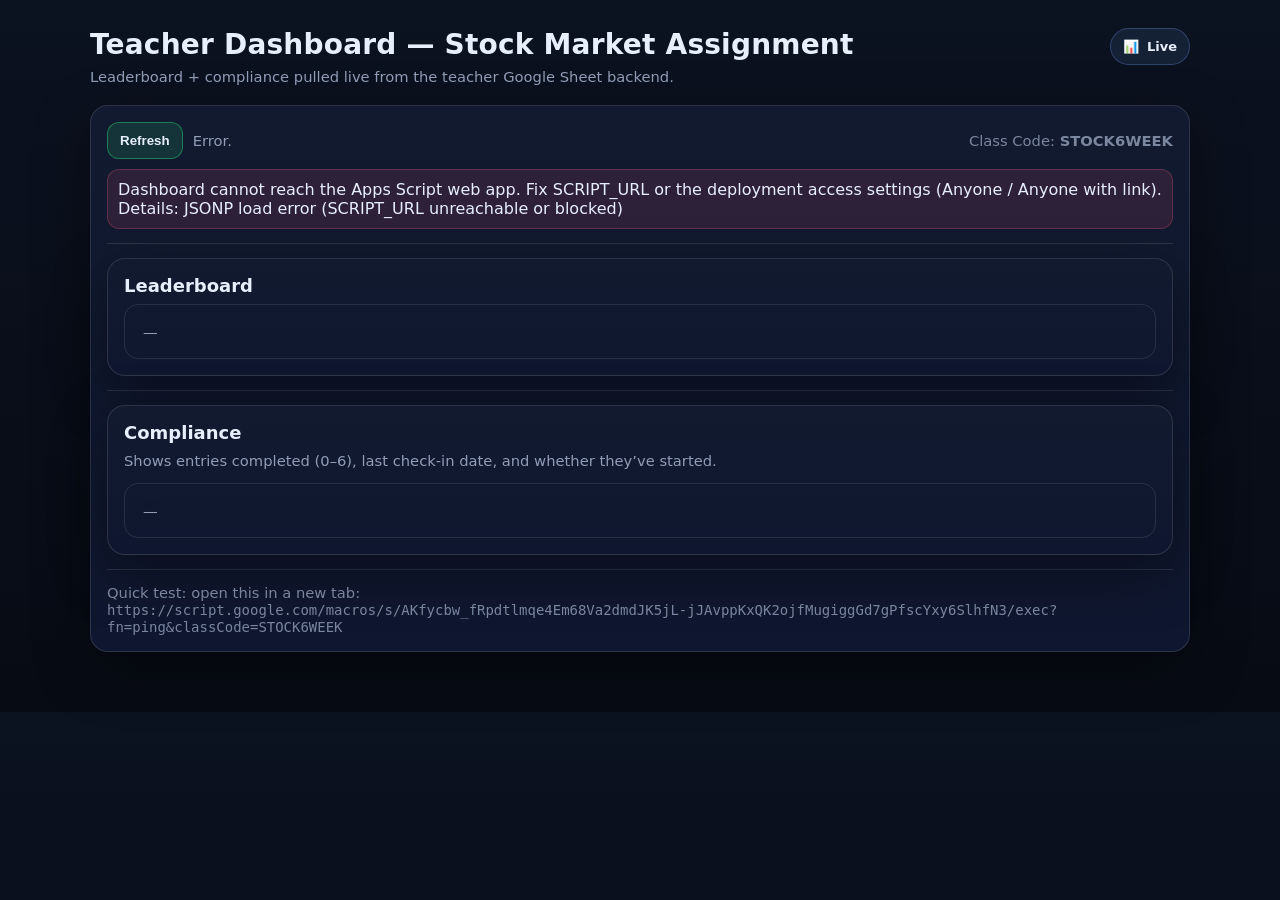
==== commit e623c14c: "Update teacher-dashboard.html" ====
--- a/teacher-dashboard.html
+++ b/teacher-dashboard.html
@@ -4,16 +4,30 @@
   <meta charset="utf-8"/>
   <meta name="viewport" content="width=device-width,initial-scale=1"/>
   <title>Teacher Dashboard — Stock Market Assignment</title>
-  <link rel="stylesheet" href="styles.css"/>
+  <link rel="stylesheet" href="./styles.css"/>
+  <style>
+    .msg{display:none;padding:10px;border-radius:12px;margin-top:10px}
+    .msg.show{display:block}
+    .msg.good{background:rgba(43,213,118,.12);border:1px solid rgba(43,213,118,.25)}
+    .msg.bad{background:rgba(255,92,122,.12);border:1px solid rgba(255,92,122,.25)}
+    .msg.warn{background:rgba(255,209,102,.12);border:1px solid rgba(255,209,102,.25)}
+    table{width:100%;border-collapse:collapse}
+    th,td{padding:10px;border-bottom:1px solid rgba(255,255,255,.08);vertical-align:top}
+    .tableWrap{overflow:auto;border:1px solid rgba(255,255,255,.10);border-radius:14px}
+    .small{opacity:.85;font-size:.92rem}
+    .muted{opacity:.7}
+    .row{display:flex;gap:10px;align-items:center;flex-wrap:wrap}
+    code{font-family:ui-monospace,Menlo,Consolas,monospace;font-size:.95em}
+  </style>
 </head>
 <body>
 <div class="wrap">
   <div class="header">
     <div class="title">
       <h1>Teacher Dashboard — Stock Market Assignment</h1>
-      <p>Leaderboard + compliance pulled live from the teacher Google Sheet backend.</p>
-    </div>
-    <div class="badge"><span>🧑‍🏫</span><span><strong>Live</strong></span></div>
+      <p class="small">Leaderboard + compliance pulled live from the teacher Google Sheet backend.</p>
+    </div>
+    <div class="badge"><span>📊</span><span><strong>Live</strong></span></div>
   </div>
 
   <div class="panel">
@@ -22,87 +36,115 @@
         <button class="btn good" id="refreshBtn" type="button">Refresh</button>
         <span class="small" id="status">—</span>
       </div>
-      <div class="small">Class Code: <strong id="classCodeLabel">STOCK6WEEK</strong></div>
-    </div>
+      <div class="small muted">Class Code: <strong id="ccLabel">—</strong></div>
+    </div>
+
+    <div id="topMsg" class="msg"></div>
 
     <div class="hr"></div>
 
     <div class="grid">
       <div class="card" style="grid-column:span 12">
         <h2>Leaderboard</h2>
-        <div id="leaderboard" class="tableWrap"></div>
+        <div id="leaderWrap" class="tableWrap"></div>
       </div>
-
+    </div>
+
+    <div class="hr"></div>
+
+    <div class="grid">
       <div class="card" style="grid-column:span 12">
         <h2>Compliance</h2>
         <p class="small">Shows entries completed (0–6), last check-in date, and whether they’ve started.</p>
-        <div id="compliance" class="tableWrap"></div>
+        <div id="compWrap" class="tableWrap"></div>
       </div>
+    </div>
+
+    <div class="hr"></div>
+
+    <div class="small muted">
+      Quick test: open this in a new tab:<br/>
+      <code id="pingUrl">—</code>
     </div>
   </div>
 </div>
 
 <script>
 (() => {
-  const SCRIPT_URL = "PASTE_YOUR_WEB_APP_EXEC_URL_HERE";
+  /* ===========================
+     CONFIG — EDIT THESE 2 LINES
+     =========================== */
+  const SCRIPT_URL = "https://script.google.com/macros/s/AKfycbw_fRpdtlmqe4Em68Va2dmdJK5jL-jJAvppKxQK2ojfMugiggGd7gPfscYxy6SlhfN3/exec";
   const CLASS_CODE = "STOCK6WEEK";
 
-  const $ = (id) => document.getElementById(id);
-  $("classCodeLabel").textContent = CLASS_CODE;
-
-  function fmtMoney(n){ return Number(n||0).toLocaleString(undefined,{style:"currency",currency:"USD",maximumFractionDigits:2}); }
-  function escapeHtml(s){
-    return (s ?? "").toString()
-      .replaceAll("&","&amp;")
-      .replaceAll("<","&lt;")
-      .replaceAll(">","&gt;")
-      .replaceAll('"',"&quot;")
-      .replaceAll("'","&#039;");
-  }
-
-  function jsonp(url, timeoutMs=12000){
+  /* ===========================
+     JSONP helper (no CORS needed)
+     =========================== */
+  function jsonp(fn, params = {}){
     return new Promise((resolve) => {
-      const cbName="__cb_"+Math.random().toString(36).slice(2);
-      const script=document.createElement("script");
-      let done=false;
-
-      window[cbName]=(payload)=>{ if(done) return; done=true; cleanup(); resolve(payload); };
-      const timer=setTimeout(()=>{ if(done) return; done=true; cleanup(); resolve({ok:false,error:"Timeout"}); }, timeoutMs);
-
-      function cleanup(){
-        clearTimeout(timer);
-        try{ delete window[cbName]; }catch(e){ window[cbName]=undefined; }
-        if(script.parentNode) script.parentNode.removeChild(script);
-      }
-
-      const joiner=url.includes("?")?"&":"?";
-      script.src=url+joiner+"callback="+encodeURIComponent(cbName)+"&_="+Date.now();
-      script.onerror=()=>{ if(done) return; done=true; cleanup(); resolve({ok:false,error:"Network/Script error"}); };
+      const cbName = "cb_" + Math.random().toString(36).slice(2);
+      const q = new URLSearchParams({
+        fn,
+        classCode: CLASS_CODE,
+        callback: cbName,
+        _: Date.now(),
+        ...params
+      });
+
+      let script;
+      window[cbName] = (data) => {
+        try { resolve(data); }
+        finally {
+          try { delete window[cbName]; } catch(e){}
+          try { script && script.remove(); } catch(e){}
+        }
+      };
+
+      script = document.createElement("script");
+      script.src = `${SCRIPT_URL}?${q.toString()}`;
+      script.onerror = () => {
+        resolve({ ok:false, error:"JSONP load error (SCRIPT_URL unreachable or blocked)" });
+        try { delete window[cbName]; } catch(e){}
+        try { script.remove(); } catch(e){}
+      };
       document.body.appendChild(script);
     });
   }
 
-  async function apiGet(fn){
-    if(!SCRIPT_URL || SCRIPT_URL.includes("PASTE_YOUR")) return { ok:false, error:"SCRIPT_URL not set" };
-    const url = `${SCRIPT_URL}?fn=${encodeURIComponent(fn)}&classCode=${encodeURIComponent(CLASS_CODE)}`;
-    return await jsonp(url, 15000);
-  }
-
-  function setStatus(t){ $("status").textContent = t; }
+  const $ = (id) => document.getElementById(id);
+  const fmtMoney = (n) => Number(n || 0).toLocaleString(undefined, { style:"currency", currency:"USD", maximumFractionDigits:2 });
+  const esc = (s) => (s ?? "").toString()
+    .replaceAll("&","&amp;").replaceAll("<","&lt;").replaceAll(">","&gt;")
+    .replaceAll('"',"&quot;").replaceAll("'","&#039;");
+
+  $("ccLabel").textContent = CLASS_CODE;
+  const ping = `${SCRIPT_URL}?fn=ping&classCode=${encodeURIComponent(CLASS_CODE)}`;
+  $("pingUrl").textContent = ping;
+
+  function setMsg(type, text){
+    const el = $("topMsg");
+    el.className = `msg show ${type}`;
+    el.textContent = text;
+  }
+  function clearMsg(){
+    const el = $("topMsg");
+    el.className = "msg";
+    el.textContent = "";
+  }
 
   function renderLeaderboard(list){
-    const el = $("leaderboard");
-    if(!Array.isArray(list) || list.length===0){
-      el.innerHTML = `<div class="small">No data yet.</div>`;
+    const el = $("leaderWrap");
+    if(!Array.isArray(list) || list.length === 0){
+      el.innerHTML = `<div class="small" style="padding:12px">No leaderboard data yet.</div>`;
       return;
     }
     const rows = list.map((s,i)=>`
       <tr>
         <td><strong>#${i+1}</strong></td>
-        <td><strong>${escapeHtml(s.name)}</strong></td>
-        <td>${escapeHtml(s.period||"")}</td>
-        <td>${String(s.entriesCount||0)}</td>
-        <td>${escapeHtml(s.lastEntryDate||"—")}</td>
+        <td><strong>${esc(s.name)}</strong></td>
+        <td>${esc(s.period || "")}</td>
+        <td>${String(s.entriesCount || 0)}</td>
+        <td>${esc(s.lastEntryDate || "—")}</td>
         <td><strong>${(typeof s.lastValue==="number") ? fmtMoney(s.lastValue) : "—"}</strong></td>
         <td>${(typeof s.gain==="number") ? fmtMoney(s.gain) : "—"}</td>
       </tr>
@@ -122,33 +164,35 @@
   }
 
   function renderCompliance(list){
-    const el = $("compliance");
-    if(!Array.isArray(list) || list.length===0){
-      el.innerHTML = `<div class="small">No data yet.</div>`;
+    const el = $("compWrap");
+    if(!Array.isArray(list) || list.length === 0){
+      el.innerHTML = `<div class="small" style="padding:12px">No compliance data yet.</div>`;
       return;
     }
 
-    const rows = list.map(s=>{
-      const entries = Number(s.entriesCount||0);
-      const badge = entries >= 6 ? "✅" : (entries===0 ? "⚠️" : "⏳");
-      return `
-        <tr>
-          <td>${badge}</td>
-          <td><strong>${escapeHtml(s.name)}</strong></td>
-          <td>${escapeHtml(s.period||"")}</td>
-          <td>${String(entries)}</td>
-          <td>${escapeHtml(s.lastEntryDate||"—")}</td>
-          <td class="small">${escapeHtml(s.startedAtLocal||"—")}</td>
-        </tr>
-      `;
-    }).join("");
+    // Sort by period then name (nice for teachers)
+    const sorted = [...list].sort((a,b)=>{
+      const pa = (a.period||"").toString();
+      const pb = (b.period||"").toString();
+      if(pa !== pb) return pa.localeCompare(pb, undefined, {numeric:true});
+      return (a.name||"").toString().localeCompare((b.name||"").toString());
+    });
+
+    const rows = sorted.map(s=>`
+      <tr>
+        <td><strong>${esc(s.name)}</strong></td>
+        <td>${esc(s.period || "")}</td>
+        <td><strong>${String(s.entriesCount || 0)}</strong></td>
+        <td>${esc(s.lastEntryDate || "—")}</td>
+        <td>${esc(s.startedAtLocal || "—")}</td>
+      </tr>
+    `).join("");
 
     el.innerHTML = `
       <table>
         <thead>
           <tr>
-            <th>Status</th><th>Student</th><th>Period</th><th>Entries</th>
-            <th>Last Entry</th><th>Started</th>
+            <th>Student</th><th>Period</th><th>Entries</th><th>Last Check-In</th><th>Started</th>
           </tr>
         </thead>
         <tbody>${rows}</tbody>
@@ -157,17 +201,45 @@
   }
 
   async function refresh(){
-    setStatus("Loading…");
-    const [lb, comp] = await Promise.all([apiGet("leaderboard"), apiGet("compliance")]);
-
-    if(!lb.ok || !comp.ok){
-      setStatus("Error. Check Apps Script deployment (Anyone) and SCRIPT_URL.");
+    clearMsg();
+    $("status").textContent = "Loading…";
+
+    // 1) Ping first (best error message)
+    const pingRes = await jsonp("ping");
+    if(!pingRes || !pingRes.ok){
+      $("status").textContent = "Error.";
+      setMsg("bad",
+        "Dashboard cannot reach the Apps Script web app. " +
+        "Fix SCRIPT_URL or the deployment access settings (Anyone / Anyone with link). " +
+        `Details: ${pingRes?.error || "no response"}`
+      );
+      $("leaderWrap").innerHTML = `<div class="small" style="padding:12px">—</div>`;
+      $("compWrap").innerHTML = `<div class="small" style="padding:12px">—</div>`;
       return;
     }
 
-    renderLeaderboard(lb.data||[]);
-    renderCompliance(comp.data||[]);
-    setStatus("Updated: " + new Date().toLocaleTimeString());
+    // 2) Load leaderboard + compliance
+    const [lb, comp] = await Promise.all([
+      jsonp("leaderboard"),
+      jsonp("compliance")
+    ]);
+
+    if(!lb?.ok){
+      setMsg("warn", `Leaderboard failed. ${lb?.error || "Unknown error"}`);
+    }
+    if(!comp?.ok){
+      setMsg("warn", `Compliance failed. ${comp?.error || "Unknown error"}`);
+    }
+
+    renderLeaderboard(lb?.ok ? (lb.data || []) : []);
+    renderCompliance(comp?.ok ? (comp.data || []) : []);
+
+    $("status").textContent = `Updated: ${new Date().toLocaleString()}`;
+
+    if(lb?.ok && comp?.ok){
+      setMsg("good", "Connected ✅ Data loaded from teacher sheet.");
+      setTimeout(clearMsg, 1600);
+    }
   }
 
   $("refreshBtn").addEventListener("click", refresh);
